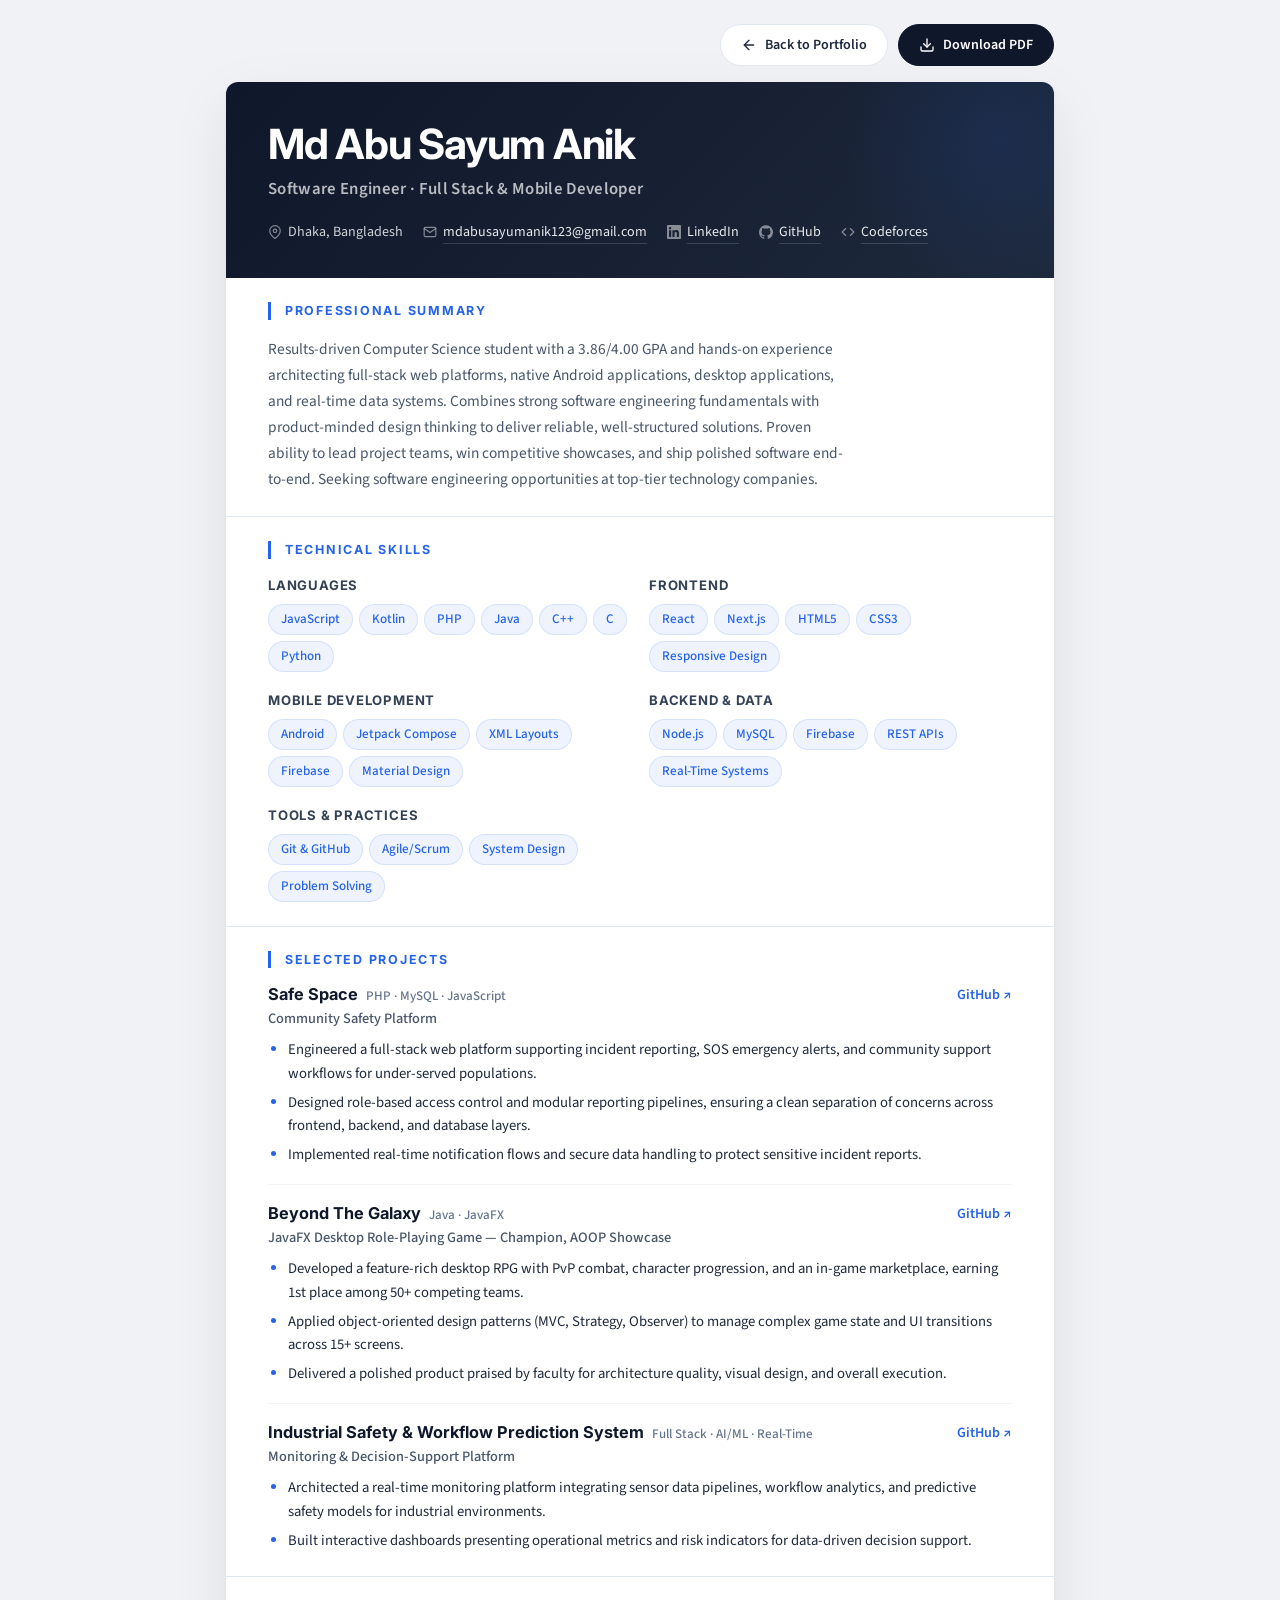
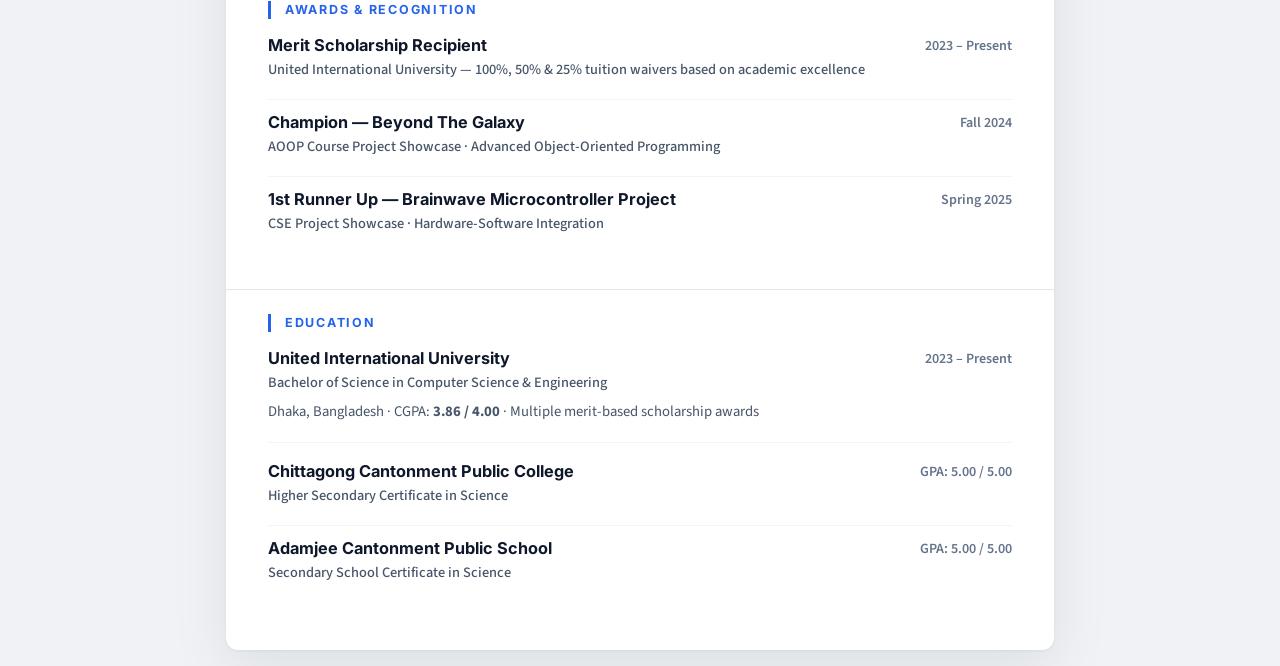
==== cv.html @ 345daa65 "updated" ====
<!DOCTYPE html>
<html lang="en">

<head>
  <meta charset="UTF-8">
  <meta name="viewport" content="width=device-width, initial-scale=1.0">
  <title>Md Abu Sayum Anik | Resume</title>
  <meta name="description" content="Professional resume of Md Abu Sayum Anik — Full Stack Developer and Computer Science student.">
  <link rel="preconnect" href="https://fonts.googleapis.com">
  <link rel="preconnect" href="https://fonts.gstatic.com" crossorigin>
  <link
    href="https://fonts.googleapis.com/css2?family=Inter:wght@400;500;600;700&family=Source+Sans+3:wght@400;600;700&display=swap"
    rel="stylesheet">
  <link rel="stylesheet" href="cv.css">
</head>

<body>
  <!-- Toolbar -->
  <div class="cv-toolbar no-print">
    <a href="index.html" class="toolbar-link">
      <svg width="16" height="16" viewBox="0 0 24 24" fill="none" stroke="currentColor" stroke-width="2"
        stroke-linecap="round" stroke-linejoin="round">
        <path d="M19 12H5" />
        <path d="M12 5l-7 7 7 7" />
      </svg>
      Back to Portfolio
    </a>
    <button class="toolbar-button" type="button" id="print-cv">
      <svg width="16" height="16" viewBox="0 0 24 24" fill="none" stroke="currentColor" stroke-width="2"
        stroke-linecap="round" stroke-linejoin="round">
        <path d="M21 15v4a2 2 0 01-2 2H5a2 2 0 01-2-2v-4" />
        <polyline points="7 10 12 15 17 10" />
        <line x1="12" y1="15" x2="12" y2="3" />
      </svg>
      Download PDF
    </button>
  </div>

  <main class="resume-page">
    <article class="resume-sheet">

      <!-- ═══════════════ HEADER BANNER ═══════════════ -->
      <header class="resume-header">
        <div class="header-content">
          <h1>Md Abu Sayum Anik</h1>
          <p class="role">Software Engineer · Full Stack & Mobile Developer</p>
          <ul class="contact-row">
            <li>
              <svg width="14" height="14" viewBox="0 0 24 24" fill="none" stroke="currentColor" stroke-width="2"
                stroke-linecap="round" stroke-linejoin="round">
                <path d="M21 10c0 7-9 13-9 13s-9-6-9-13a9 9 0 0118 0z" />
                <circle cx="12" cy="10" r="3" />
              </svg>
              Dhaka, Bangladesh
            </li>
            <li>
              <svg width="14" height="14" viewBox="0 0 24 24" fill="none" stroke="currentColor" stroke-width="2"
                stroke-linecap="round" stroke-linejoin="round">
                <path d="M4 4h16c1.1 0 2 .9 2 2v12c0 1.1-.9 2-2 2H4c-1.1 0-2-.9-2-2V6c0-1.1.9-2 2-2z" />
                <polyline points="22,6 12,13 2,6" />
              </svg>
              <a href="mailto:mdabusayumanik123@gmail.com">mdabusayumanik123@gmail.com</a>
            </li>
            <li>
              <svg width="14" height="14" viewBox="0 0 24 24" fill="currentColor">
                <path
                  d="M20.447 20.452h-3.554v-5.569c0-1.328-.027-3.037-1.852-3.037-1.853 0-2.136 1.445-2.136 2.939v5.667H9.351V9h3.414v1.561h.046c.477-.9 1.637-1.85 3.37-1.85 3.601 0 4.267 2.37 4.267 5.455v6.286zM5.337 7.433a2.062 2.062 0 01-2.063-2.065 2.064 2.064 0 112.063 2.065zm1.782 13.019H3.555V9h3.564v11.452zM22.225 0H1.771C.792 0 0 .774 0 1.729v20.542C0 23.227.792 24 1.771 24h20.451C23.2 24 24 23.227 24 22.271V1.729C24 .774 23.2 0 22.222 0h.003z" />
              </svg>
              <a href="https://www.linkedin.com/in/md-abu-sayum-anik-2a431b295" target="_blank"
                rel="noreferrer">LinkedIn</a>
            </li>
            <li>
              <svg width="14" height="14" viewBox="0 0 24 24" fill="currentColor">
                <path
                  d="M12 .297c-6.63 0-12 5.373-12 12 0 5.303 3.438 9.8 8.205 11.385.6.113.82-.258.82-.577 0-.285-.01-1.04-.015-2.04-3.338.724-4.042-1.61-4.042-1.61C4.422 18.07 3.633 17.7 3.633 17.7c-1.087-.744.084-.729.084-.729 1.205.084 1.838 1.236 1.838 1.236 1.07 1.835 2.809 1.305 3.495.998.108-.776.417-1.305.76-1.605-2.665-.3-5.466-1.332-5.466-5.93 0-1.31.465-2.38 1.235-3.22-.135-.303-.54-1.523.105-3.176 0 0 1.005-.322 3.3 1.23.96-.267 1.98-.399 3-.405 1.02.006 2.04.138 3 .405 2.28-1.552 3.285-1.23 3.285-1.23.645 1.653.24 2.873.12 3.176.765.84 1.23 1.91 1.23 3.22 0 4.61-2.805 5.625-5.475 5.92.42.36.81 1.096.81 2.22 0 1.606-.015 2.896-.015 3.286 0 .315.21.69.825.57C20.565 22.092 24 17.592 24 12.297c0-6.627-5.373-12-12-12" />
              </svg>
              <a href="https://github.com/Anik-tB/" target="_blank" rel="noreferrer">GitHub</a>
            </li>
            <li>
              <svg width="14" height="14" viewBox="0 0 24 24" fill="none" stroke="currentColor" stroke-width="2"
                stroke-linecap="round" stroke-linejoin="round">
                <polyline points="16 18 22 12 16 6" />
                <polyline points="8 6 2 12 8 18" />
              </svg>
              <a href="https://codeforces.com/profile/aDistraction-null" target="_blank"
                rel="noreferrer">Codeforces</a>
            </li>
          </ul>
        </div>
      </header>

      <!-- ═══════════════ PROFESSIONAL SUMMARY ═══════════════ -->
      <section class="resume-section cv-reveal">
        <h2>Professional Summary</h2>
        <p class="summary-text">
          Results-driven Computer Science student with a 3.86/4.00 GPA and hands-on experience architecting
          full-stack web platforms, native Android applications, desktop applications, and real-time data systems.
          Combines strong software engineering fundamentals with product-minded design thinking to deliver reliable,
          well-structured solutions. Proven ability to lead project teams, win competitive showcases, and ship
          polished software end-to-end. Seeking software engineering opportunities at top-tier technology companies.
        </p>
      </section>

      <!-- ═══════════════ TECHNICAL SKILLS ═══════════════ -->
      <section class="resume-section cv-reveal">
        <h2>Technical Skills</h2>
        <div class="skills-grid">
          <div class="skill-category">
            <h3>Languages</h3>
            <div class="chip-row">
              <span class="chip">JavaScript</span>
              <span class="chip">Kotlin</span>
              <span class="chip">PHP</span>
              <span class="chip">Java</span>
              <span class="chip">C++</span>
              <span class="chip">C</span>
              <span class="chip">Python</span>
            </div>
          </div>
          <div class="skill-category">
            <h3>Frontend</h3>
            <div class="chip-row">
              <span class="chip">React</span>
              <span class="chip">Next.js</span>
              <span class="chip">HTML5</span>
              <span class="chip">CSS3</span>
              <span class="chip">Responsive Design</span>
            </div>
          </div>
          <div class="skill-category">
            <h3>Mobile Development</h3>
            <div class="chip-row">
              <span class="chip">Android</span>
              <span class="chip">Jetpack Compose</span>
              <span class="chip">XML Layouts</span>
              <span class="chip">Firebase</span>
              <span class="chip">Material Design</span>
            </div>
          </div>
          <div class="skill-category">
            <h3>Backend & Data</h3>
            <div class="chip-row">
              <span class="chip">Node.js</span>
              <span class="chip">MySQL</span>
              <span class="chip">Firebase</span>
              <span class="chip">REST APIs</span>
              <span class="chip">Real-Time Systems</span>
            </div>
          </div>
          <div class="skill-category">
            <h3>Tools & Practices</h3>
            <div class="chip-row">
              <span class="chip">Git & GitHub</span>
              <span class="chip">Agile/Scrum</span>
              <span class="chip">System Design</span>
              <span class="chip">Problem Solving</span>
            </div>
          </div>
        </div>
      </section>

      <!-- ═══════════════ SELECTED PROJECTS ═══════════════ -->
      <section class="resume-section cv-reveal">
        <h2>Selected Projects</h2>

        <article class="entry">
          <div class="entry-row">
            <div>
              <h3>Safe Space <span class="tech-inline">PHP · MySQL · JavaScript</span></h3>
              <p class="entry-subtitle">Community Safety Platform</p>
            </div>
            <p class="entry-meta">
              <a href="https://github.com/Anik-tB/space-login" target="_blank" rel="noreferrer">GitHub ↗</a>
            </p>
          </div>
          <ul>
            <li>Engineered a full-stack web platform supporting incident reporting, SOS emergency alerts, and community
              support workflows for under-served populations.</li>
            <li>Designed role-based access control and modular reporting pipelines, ensuring a clean separation of
              concerns across frontend, backend, and database layers.</li>
            <li>Implemented real-time notification flows and secure data handling to protect sensitive incident reports.
            </li>
          </ul>
        </article>

        <article class="entry">
          <div class="entry-row">
            <div>
              <h3>Beyond The Galaxy <span class="tech-inline">Java · JavaFX</span></h3>
              <p class="entry-subtitle">JavaFX Desktop Role-Playing Game — Champion, AOOP Showcase</p>
            </div>
            <p class="entry-meta">
              <a href="https://github.com/Anik-tB/FinalBTG" target="_blank" rel="noreferrer">GitHub ↗</a>
            </p>
          </div>
          <ul>
            <li>Developed a feature-rich desktop RPG with PvP combat, character progression, and an in-game marketplace,
              earning 1st place among 50+ competing teams.</li>
            <li>Applied object-oriented design patterns (MVC, Strategy, Observer) to manage complex game state and UI
              transitions across 15+ screens.</li>
            <li>Delivered a polished product praised by faculty for architecture quality, visual design, and overall
              execution.</li>
          </ul>
        </article>

        <article class="entry">
          <div class="entry-row">
            <div>
              <h3>Industrial Safety & Workflow Prediction System <span class="tech-inline">Full Stack · AI/ML ·
                  Real-Time</span></h3>
              <p class="entry-subtitle">Monitoring & Decision-Support Platform</p>
            </div>
            <p class="entry-meta">
              <a href="https://github.com/Anik-tB/IISWPS" target="_blank" rel="noreferrer">GitHub ↗</a>
            </p>
          </div>
          <ul>
            <li>Architected a real-time monitoring platform integrating sensor data pipelines, workflow analytics, and
              predictive safety models for industrial environments.</li>
            <li>Built interactive dashboards presenting operational metrics and risk indicators for data-driven decision
              support.</li>
          </ul>
        </article>
      </section>

      <!-- ═══════════════ AWARDS & RECOGNITION ═══════════════ -->
      <section class="resume-section cv-reveal">
        <h2>Awards & Recognition</h2>

        <article class="entry compact">
          <div class="entry-row">
            <div>
              <h3>Merit Scholarship Recipient</h3>
              <p class="entry-subtitle">United International University — 100%, 50% & 25% tuition waivers based on
                academic excellence</p>
            </div>
            <p class="entry-meta">2023 – Present</p>
          </div>
        </article>

        <article class="entry compact">
          <div class="entry-row">
            <div>
              <h3>Champion — Beyond The Galaxy</h3>
              <p class="entry-subtitle">AOOP Course Project Showcase · Advanced Object-Oriented Programming</p>
            </div>
            <p class="entry-meta">Fall 2024</p>
          </div>
        </article>

        <article class="entry compact">
          <div class="entry-row">
            <div>
              <h3>1st Runner Up — Brainwave Microcontroller Project</h3>
              <p class="entry-subtitle">CSE Project Showcase · Hardware-Software Integration</p>
            </div>
            <p class="entry-meta">Spring 2025</p>
          </div>
        </article>
      </section>

      <!-- ═══════════════ EDUCATION ═══════════════ -->
      <section class="resume-section cv-reveal">
        <h2>Education</h2>

        <article class="entry">
          <div class="entry-row">
            <div>
              <h3>United International University</h3>
              <p class="entry-subtitle">Bachelor of Science in Computer Science & Engineering</p>
            </div>
            <p class="entry-meta">2023 – Present</p>
          </div>
          <p class="entry-detail">Dhaka, Bangladesh · CGPA: <strong>3.86 / 4.00</strong> · Multiple merit-based
            scholarship awards</p>
        </article>

        <article class="entry compact">
          <div class="entry-row">
            <div>
              <h3>Chittagong Cantonment Public College</h3>
              <p class="entry-subtitle">Higher Secondary Certificate in Science</p>
            </div>
            <p class="entry-meta">GPA: 5.00 / 5.00</p>
          </div>
        </article>

        <article class="entry compact">
          <div class="entry-row">
            <div>
              <h3>Adamjee Cantonment Public School</h3>
              <p class="entry-subtitle">Secondary School Certificate in Science</p>
            </div>
            <p class="entry-meta">GPA: 5.00 / 5.00</p>
          </div>
        </article>
      </section>

    </article>
  </main>

  <script src="cv.js"></script>
</body>

</html>
---- cv.css ----
/* ═══════════════════════════════════════════════
   PROFESSIONAL RESUME — Premium Stylesheet
   Fonts: Inter, Source Sans 3 (Google Fonts)
   Palette: Navy · Slate · Blue Accent · White
   ═══════════════════════════════════════════════ */

:root {
  --navy: #0f172a;
  --navy-mid: #1e293b;
  --slate: #334155;
  --slate-light: #64748b;
  --text: #1e293b;
  --muted: #475569;
  --line: #e2e8f0;
  --line-soft: #f1f5f9;
  --accent: #2563eb;
  --accent-soft: rgba(37, 99, 235, 0.08);
  --paper: #ffffff;
  --page-bg: #f0f2f5;
  --shadow: 0 20px 60px rgba(15, 23, 42, 0.08), 0 1px 3px rgba(15, 23, 42, 0.06);
  --radius: 6px;
}

/* ── Reset ── */
*,
*::before,
*::after {
  box-sizing: border-box;
  margin: 0;
  padding: 0;
}

html {
  scroll-behavior: smooth;
  -webkit-font-smoothing: antialiased;
  -moz-osx-font-smoothing: grayscale;
}

body {
  font-family: "Source Sans 3", "Inter", system-ui, sans-serif;
  font-size: 15px;
  line-height: 1.6;
  color: var(--text);
  background: var(--page-bg);
}

a {
  color: var(--accent);
  text-decoration: none;
  transition: color 160ms ease;
}

a:hover {
  color: #1d4ed8;
}

button {
  font: inherit;
}

strong {
  font-weight: 700;
}

/* ══════════════════════════════════════════════
   TOOLBAR
   ══════════════════════════════════════════════ */

.cv-toolbar {
  width: min(100%, 860px);
  margin: 0 auto;
  padding: 24px 16px 0;
  display: flex;
  justify-content: flex-end;
  gap: 10px;
}

.toolbar-link,
.toolbar-button {
  display: inline-flex;
  align-items: center;
  gap: 8px;
  min-height: 42px;
  padding: 0 20px;
  border: 1px solid var(--line);
  border-radius: 999px;
  background: rgba(255, 255, 255, 0.96);
  color: var(--text);
  font-size: 0.88rem;
  font-weight: 600;
  text-decoration: none;
  cursor: pointer;
  transition: all 180ms ease;
  backdrop-filter: blur(12px);
}

.toolbar-button {
  background: var(--navy);
  border-color: var(--navy);
  color: #fff;
}

.toolbar-link:hover {
  border-color: var(--slate-light);
  transform: translateY(-1px);
  box-shadow: 0 4px 12px rgba(15, 23, 42, 0.08);
}

.toolbar-button:hover {
  background: var(--navy-mid);
  transform: translateY(-1px);
  box-shadow: 0 4px 16px rgba(15, 23, 42, 0.2);
}

.toolbar-link:focus-visible,
.toolbar-button:focus-visible {
  outline: 3px solid rgba(37, 99, 235, 0.3);
  outline-offset: 3px;
}

/* ══════════════════════════════════════════════
   PAGE CONTAINER
   ══════════════════════════════════════════════ */

.resume-page {
  width: min(100%, 860px);
  margin: 0 auto;
  padding: 16px;
}

.resume-sheet {
  background: var(--paper);
  border-radius: 12px;
  box-shadow: var(--shadow);
  overflow: hidden;
}

/* ══════════════════════════════════════════════
   HEADER BANNER
   ══════════════════════════════════════════════ */

.resume-header {
  background: linear-gradient(135deg, var(--navy) 0%, var(--navy-mid) 100%);
  padding: 40px 42px 34px;
  color: #ffffff;
  position: relative;
}

.resume-header::after {
  content: "";
  position: absolute;
  top: 0;
  right: 0;
  width: 280px;
  height: 100%;
  background: radial-gradient(circle at 80% 30%, rgba(37, 99, 235, 0.12) 0%, transparent 60%);
  pointer-events: none;
}

.resume-header h1 {
  font-family: "Inter", sans-serif;
  font-size: clamp(2rem, 4vw, 2.6rem);
  font-weight: 700;
  line-height: 1.1;
  letter-spacing: -0.03em;
}

.role {
  margin-top: 8px;
  font-size: 1.05rem;
  font-weight: 600;
  color: rgba(255, 255, 255, 0.7);
  letter-spacing: 0.02em;
}

.contact-row {
  list-style: none;
  display: flex;
  flex-wrap: wrap;
  gap: 6px 20px;
  margin-top: 18px;
  font-size: 0.88rem;
  color: rgba(255, 255, 255, 0.8);
}

.contact-row li {
  display: inline-flex;
  align-items: center;
  gap: 6px;
}

.contact-row svg {
  flex-shrink: 0;
  opacity: 0.6;
}

.contact-row a {
  color: rgba(255, 255, 255, 0.9);
  text-decoration: none;
  border-bottom: 1px solid rgba(255, 255, 255, 0.15);
  transition: border-color 160ms ease, color 160ms ease;
}

.contact-row a:hover {
  color: #ffffff;
  border-color: rgba(255, 255, 255, 0.5);
}

/* ══════════════════════════════════════════════
   SECTIONS
   ══════════════════════════════════════════════ */

.resume-section {
  padding: 24px 42px;
  border-bottom: 1px solid var(--line);
}

.resume-section:last-child {
  border-bottom: none;
  padding-bottom: 36px;
}

.resume-section h2 {
  font-family: "Inter", sans-serif;
  font-size: 0.78rem;
  font-weight: 700;
  letter-spacing: 0.14em;
  text-transform: uppercase;
  color: var(--accent);
  margin-bottom: 16px;
  padding-left: 14px;
  border-left: 3px solid var(--accent);
  line-height: 1.4;
}

/* ── Professional Summary ── */

.summary-text {
  max-width: 72ch;
  font-size: 0.96rem;
  line-height: 1.7;
  color: var(--muted);
}

/* ── Skills Grid ── */

.skills-grid {
  display: grid;
  grid-template-columns: repeat(2, 1fr);
  gap: 18px;
}

.skill-category h3 {
  font-family: "Inter", sans-serif;
  font-size: 0.82rem;
  font-weight: 700;
  color: var(--slate);
  margin-bottom: 8px;
  text-transform: uppercase;
  letter-spacing: 0.06em;
}

.chip-row {
  display: flex;
  flex-wrap: wrap;
  gap: 6px;
}

.chip {
  display: inline-block;
  padding: 4px 12px;
  font-size: 0.82rem;
  font-weight: 500;
  background: var(--accent-soft);
  color: var(--accent);
  border: 1px solid rgba(37, 99, 235, 0.12);
  border-radius: 999px;
  transition: background 160ms ease, transform 160ms ease;
}

.chip:hover {
  background: rgba(37, 99, 235, 0.14);
  transform: translateY(-1px);
}

/* ── Entry (Projects, Education, Awards) ── */

.entry {
  margin-bottom: 18px;
  padding-bottom: 18px;
  border-bottom: 1px solid var(--line-soft);
  break-inside: avoid;
}

.entry:last-child {
  margin-bottom: 0;
  padding-bottom: 0;
  border-bottom: none;
}

.entry.compact {
  margin-bottom: 12px;
  padding-bottom: 12px;
}

.entry-row {
  display: flex;
  align-items: flex-start;
  justify-content: space-between;
  gap: 16px;
  margin-bottom: 6px;
}

.entry h3 {
  font-family: "Inter", sans-serif;
  font-size: 1.02rem;
  font-weight: 700;
  line-height: 1.3;
  color: var(--navy);
}

.tech-inline {
  display: inline;
  font-family: "Source Sans 3", sans-serif;
  font-size: 0.82rem;
  font-weight: 500;
  color: var(--slate-light);
  margin-left: 4px;
}

.entry-subtitle {
  margin-top: 2px;
  font-size: 0.9rem;
  font-weight: 500;
  color: var(--muted);
}

.entry-meta {
  flex-shrink: 0;
  font-size: 0.88rem;
  font-weight: 600;
  color: var(--slate-light);
  text-align: right;
  white-space: nowrap;
}

.entry-meta a {
  font-weight: 600;
  color: var(--accent);
  border-bottom: 1px solid transparent;
}

.entry-meta a:hover {
  border-bottom-color: var(--accent);
}

.entry-detail {
  font-size: 0.92rem;
  color: var(--muted);
  line-height: 1.6;
}

.entry ul {
  margin-top: 8px;
  padding-left: 20px;
  display: grid;
  gap: 5px;
}

.entry li {
  font-size: 0.92rem;
  line-height: 1.6;
  color: var(--text);
}

.entry li::marker {
  color: var(--accent);
}

/* ══════════════════════════════════════════════
   REVEAL ANIMATIONS
   ══════════════════════════════════════════════ */

.cv-reveal {
  opacity: 0;
  transform: translateY(16px);
  animation: cvFadeIn 0.5s ease forwards;
}

.cv-reveal:nth-child(2) { animation-delay: 0.08s; }
.cv-reveal:nth-child(3) { animation-delay: 0.16s; }
.cv-reveal:nth-child(4) { animation-delay: 0.24s; }
.cv-reveal:nth-child(5) { animation-delay: 0.32s; }
.cv-reveal:nth-child(6) { animation-delay: 0.40s; }

@keyframes cvFadeIn {
  to {
    opacity: 1;
    transform: translateY(0);
  }
}

/* ══════════════════════════════════════════════
   RESPONSIVE
   ══════════════════════════════════════════════ */

@media (max-width: 720px) {
  .resume-header {
    padding: 30px 24px 26px;
  }

  .resume-section {
    padding: 20px 24px;
  }

  .skills-grid {
    grid-template-columns: 1fr;
  }

  .entry-row {
    flex-direction: column;
    gap: 4px;
  }

  .entry-meta {
    text-align: left;
  }
}

@media (max-width: 560px) {
  .cv-toolbar {
    flex-direction: column;
  }

  .toolbar-link,
  .toolbar-button {
    width: 100%;
    justify-content: center;
  }

  .resume-page {
    padding: 10px;
  }

  .resume-header {
    padding: 24px 18px 22px;
  }

  .resume-header h1 {
    font-size: 1.8rem;
  }

  .resume-section {
    padding: 18px;
  }

  .contact-row {
    gap: 4px 14px;
    font-size: 0.82rem;
  }
}

/* ══════════════════════════════════════════════
   PRINT STYLES
   ══════════════════════════════════════════════ */

@page {
  size: A4;
  margin: 10mm;
}

@media print {
  body {
    background: #ffffff;
    font-size: 13px;
  }

  .no-print {
    display: none !important;
  }

  .resume-page {
    width: 100%;
    max-width: none;
    padding: 0;
  }

  .resume-sheet {
    box-shadow: none;
    border-radius: 0;
  }

  .resume-header {
    padding: 24px 28px 20px;
    -webkit-print-color-adjust: exact;
    print-color-adjust: exact;
    color-adjust: exact;
  }

  .resume-section {
    padding: 14px 28px;
  }

  .resume-section:last-child {
    padding-bottom: 20px;
  }

  .cv-reveal {
    opacity: 1 !important;
    transform: none !important;
    animation: none !important;
  }

  .chip {
    border: 1px solid var(--line);
    background: transparent;
    color: var(--text);
  }

  .entry {
    margin-bottom: 10px;
    padding-bottom: 10px;
  }

  .entry.compact {
    margin-bottom: 6px;
    padding-bottom: 6px;
  }

  a {
    color: inherit !important;
    text-decoration: none !important;
    border-bottom: none !important;
  }

  .contact-row a {
    color: rgba(255, 255, 255, 0.9) !important;
  }

  .entry-meta a {
    color: var(--slate-light) !important;
  }
}
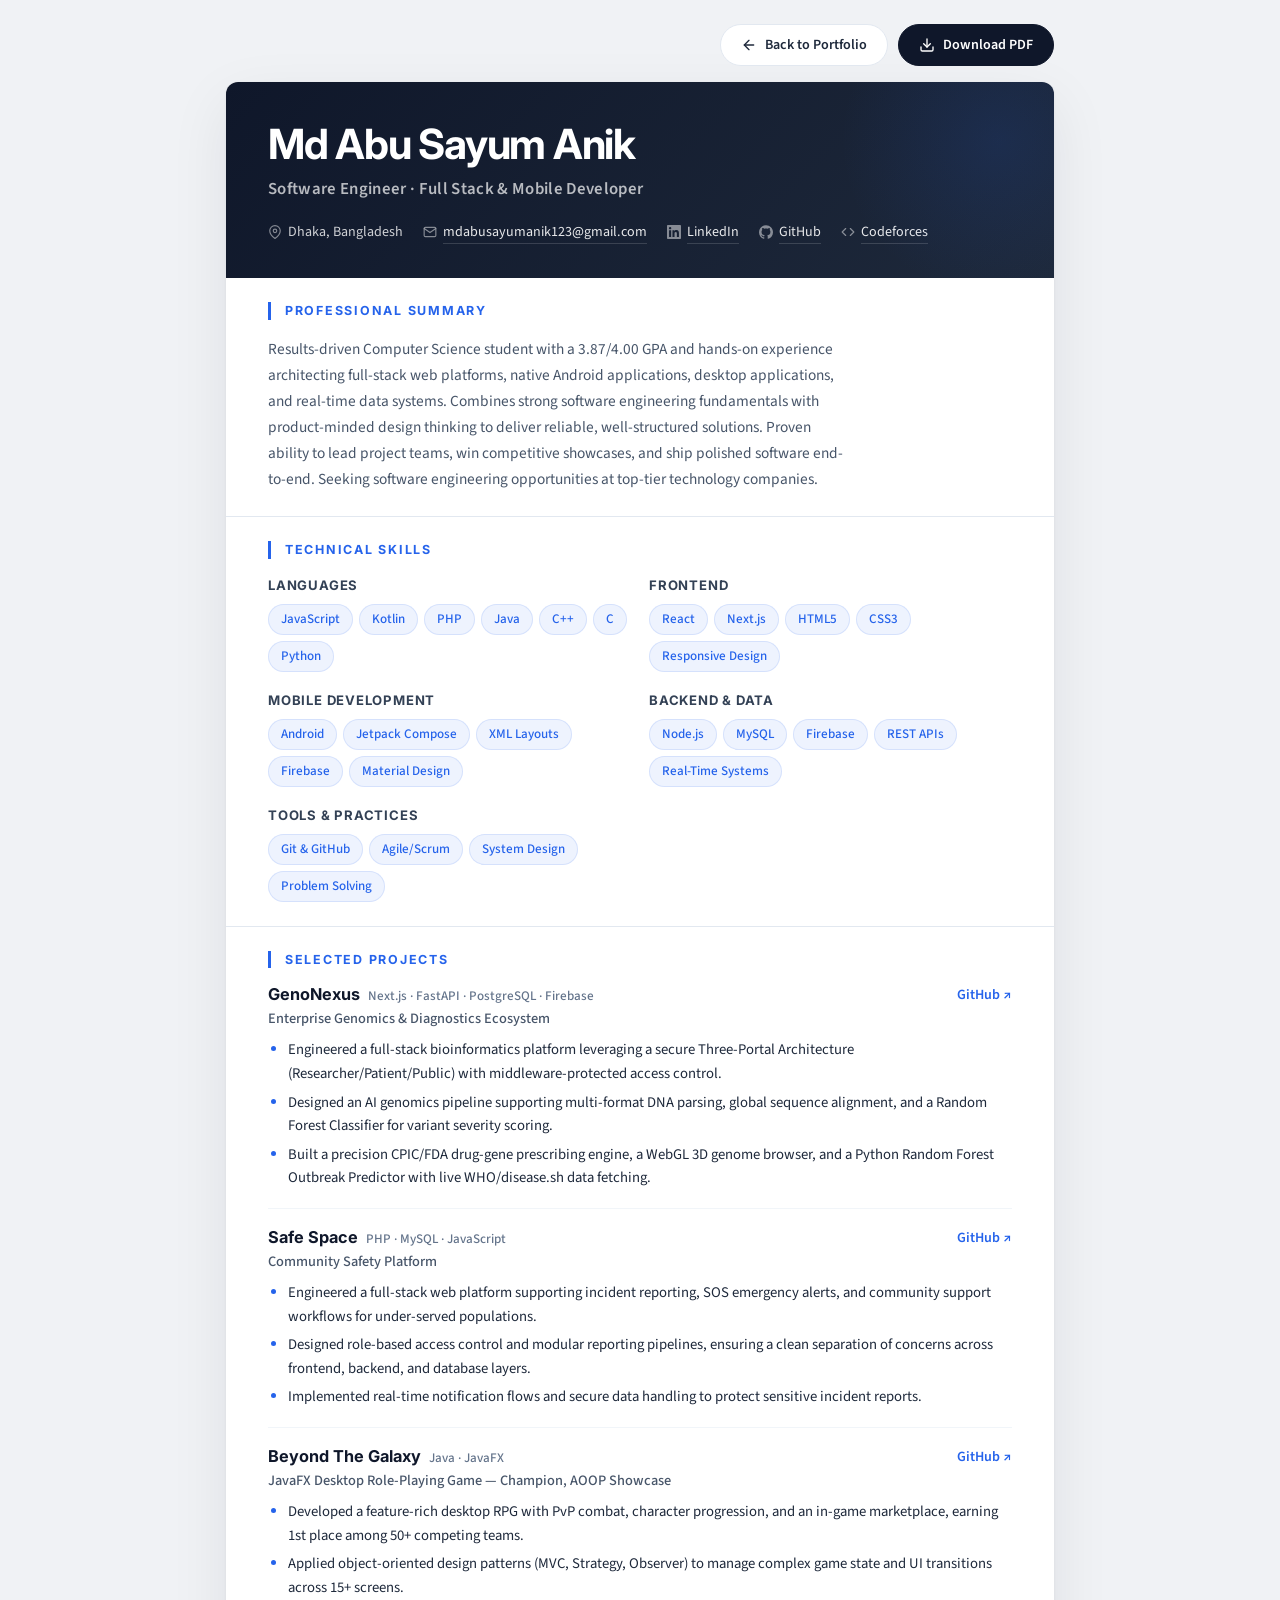
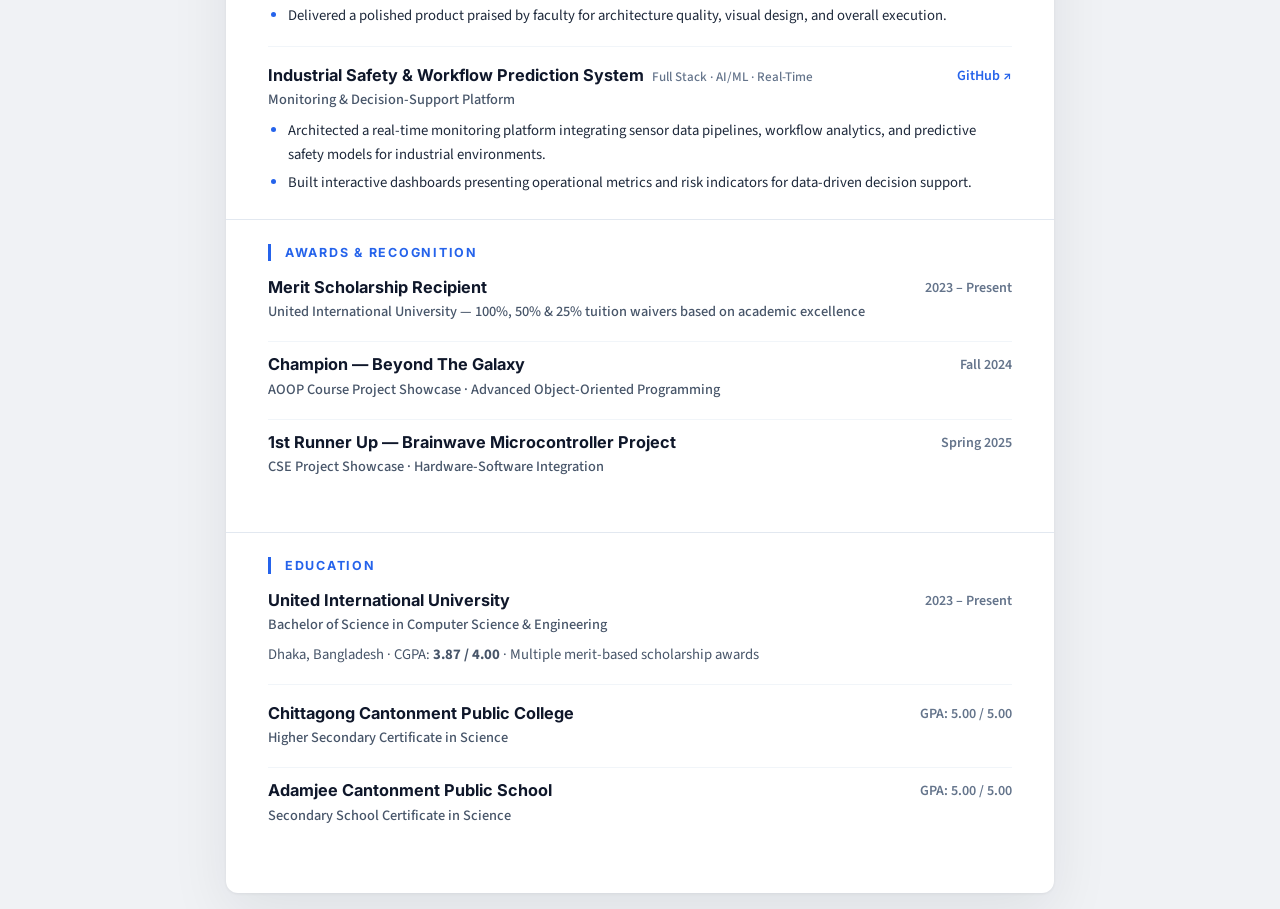
==== commit c87ced9c: "Update portfolio with GenoNexus project and CGPA 3.87" ====
--- a/cv.html
+++ b/cv.html
@@ -93,7 +93,7 @@
       <section class="resume-section cv-reveal">
         <h2>Professional Summary</h2>
         <p class="summary-text">
-          Results-driven Computer Science student with a 3.86/4.00 GPA and hands-on experience architecting
+          Results-driven Computer Science student with a 3.87/4.00 GPA and hands-on experience architecting
           full-stack web platforms, native Android applications, desktop applications, and real-time data systems.
           Combines strong software engineering fundamentals with product-minded design thinking to deliver reliable,
           well-structured solutions. Proven ability to lead project teams, win competitive showcases, and ship
@@ -166,6 +166,23 @@
         <article class="entry">
           <div class="entry-row">
             <div>
+              <h3>GenoNexus <span class="tech-inline">Next.js · FastAPI · PostgreSQL · Firebase</span></h3>
+              <p class="entry-subtitle">Enterprise Genomics & Diagnostics Ecosystem</p>
+            </div>
+            <p class="entry-meta">
+              <a href="https://github.com/Anik-tB/GENO_NEXUS" target="_blank" rel="noreferrer">GitHub ↗</a>
+            </p>
+          </div>
+          <ul>
+            <li>Engineered a full-stack bioinformatics platform leveraging a secure Three-Portal Architecture (Researcher/Patient/Public) with middleware-protected access control.</li>
+            <li>Designed an AI genomics pipeline supporting multi-format DNA parsing, global sequence alignment, and a Random Forest Classifier for variant severity scoring.</li>
+            <li>Built a precision CPIC/FDA drug-gene prescribing engine, a WebGL 3D genome browser, and a Python Random Forest Outbreak Predictor with live WHO/disease.sh data fetching.</li>
+          </ul>
+        </article>
+
+        <article class="entry">
+          <div class="entry-row">
+            <div>
               <h3>Safe Space <span class="tech-inline">PHP · MySQL · JavaScript</span></h3>
               <p class="entry-subtitle">Community Safety Platform</p>
             </div>
@@ -271,7 +288,7 @@
             </div>
             <p class="entry-meta">2023 – Present</p>
           </div>
-          <p class="entry-detail">Dhaka, Bangladesh · CGPA: <strong>3.86 / 4.00</strong> · Multiple merit-based
+          <p class="entry-detail">Dhaka, Bangladesh · CGPA: <strong>3.87 / 4.00</strong> · Multiple merit-based
             scholarship awards</p>
         </article>
 
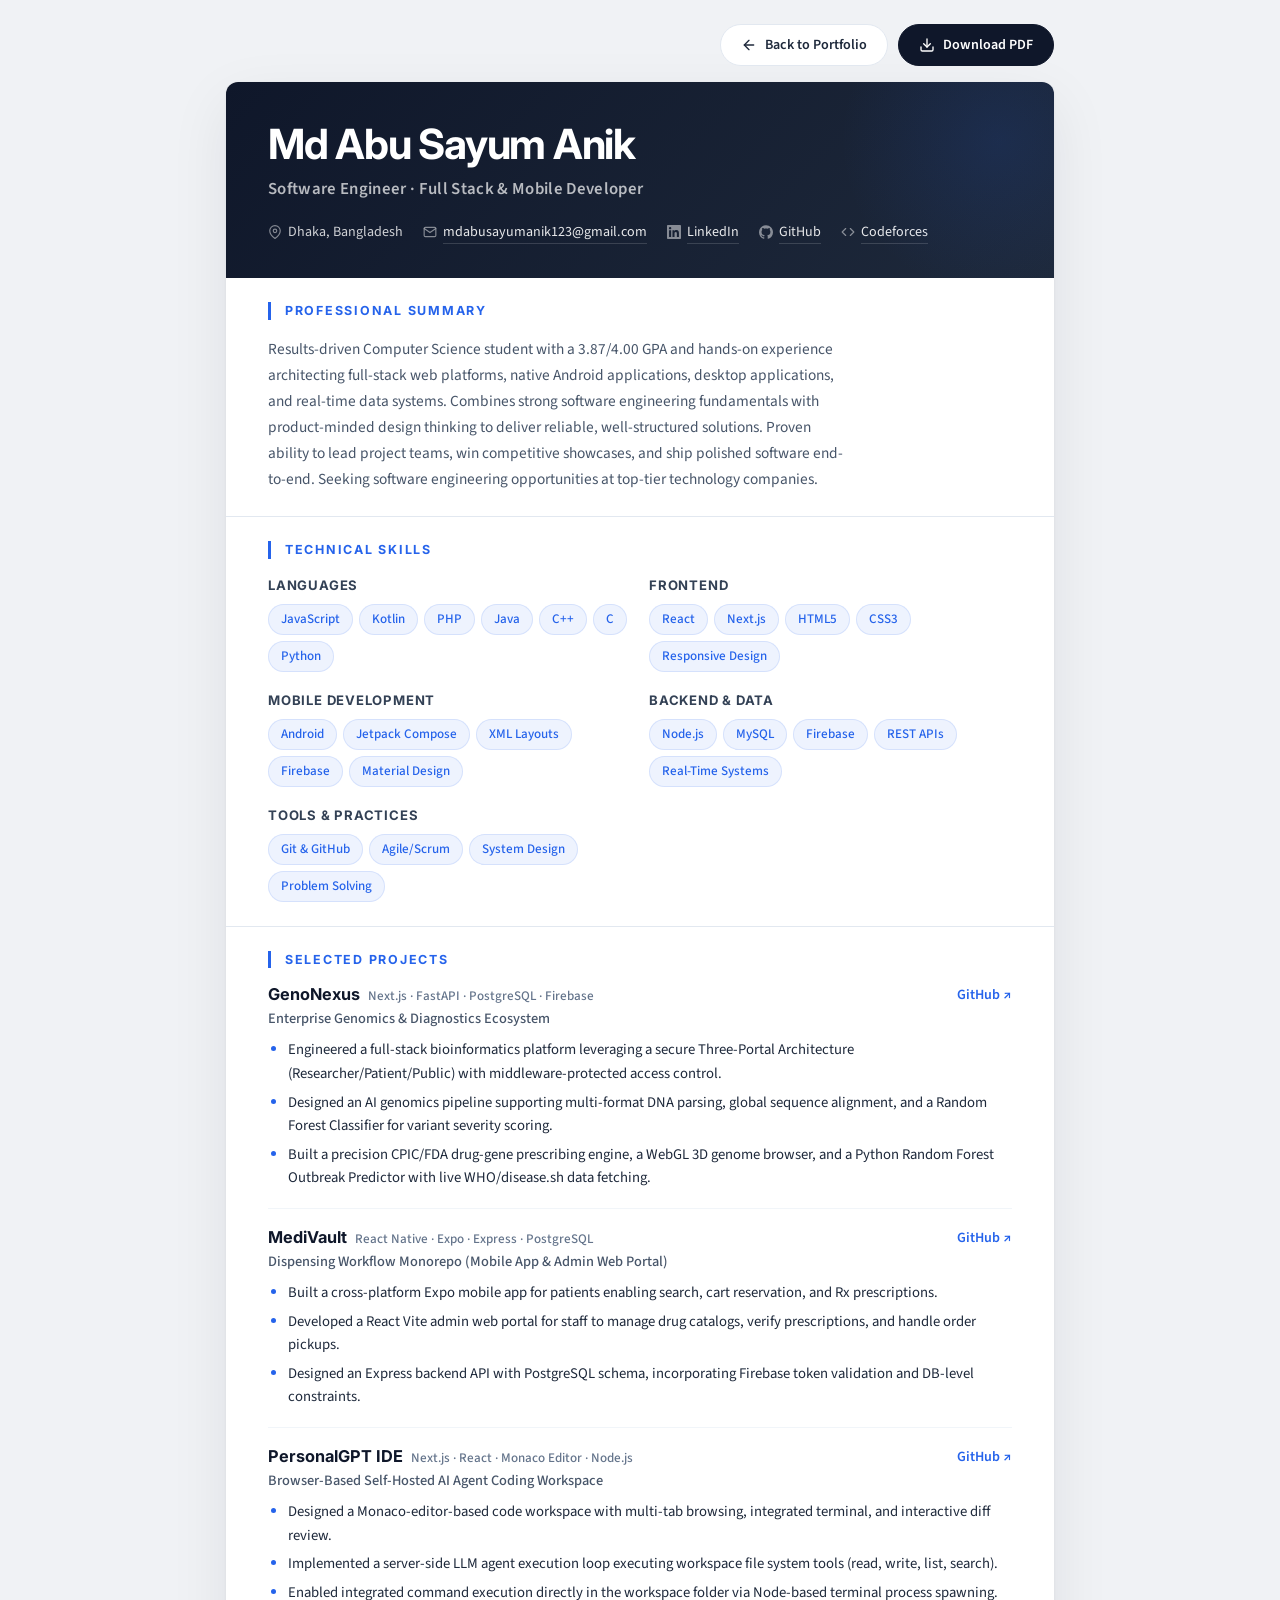
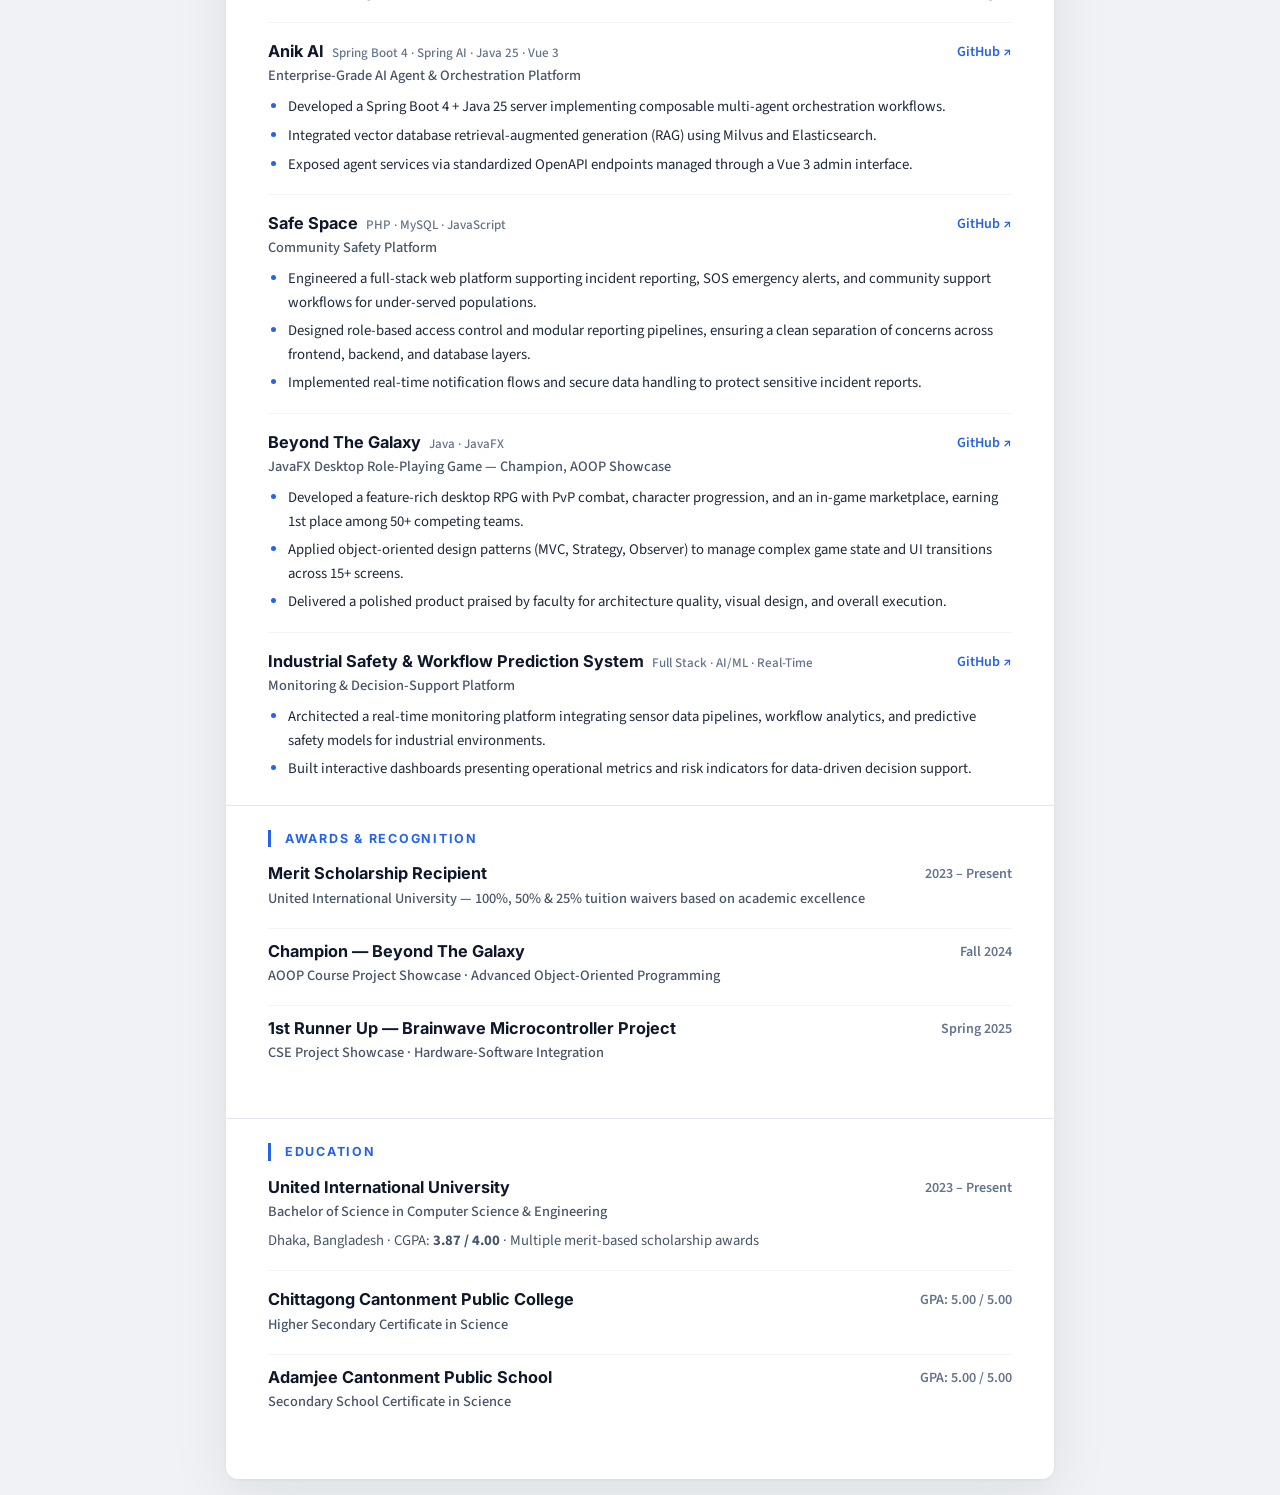
==== commit fcd72d7c: "Add MediVault, PersonalGPT IDE, and Anik AI to portfolio website, README, and CV" ====
--- a/cv.html
+++ b/cv.html
@@ -183,6 +183,57 @@
         <article class="entry">
           <div class="entry-row">
             <div>
+              <h3>MediVault <span class="tech-inline">React Native · Expo · Express · PostgreSQL</span></h3>
+              <p class="entry-subtitle">Dispensing Workflow Monorepo (Mobile App & Admin Web Portal)</p>
+            </div>
+            <p class="entry-meta">
+              <a href="https://github.com/Anik-tB/MediVault" target="_blank" rel="noreferrer">GitHub ↗</a>
+            </p>
+          </div>
+          <ul>
+            <li>Built a cross-platform Expo mobile app for patients enabling search, cart reservation, and Rx prescriptions.</li>
+            <li>Developed a React Vite admin web portal for staff to manage drug catalogs, verify prescriptions, and handle order pickups.</li>
+            <li>Designed an Express backend API with PostgreSQL schema, incorporating Firebase token validation and DB-level constraints.</li>
+          </ul>
+        </article>
+
+        <article class="entry">
+          <div class="entry-row">
+            <div>
+              <h3>PersonalGPT IDE <span class="tech-inline">Next.js · React · Monaco Editor · Node.js</span></h3>
+              <p class="entry-subtitle">Browser-Based Self-Hosted AI Agent Coding Workspace</p>
+            </div>
+            <p class="entry-meta">
+              <a href="https://github.com/Anik-tB/PersonalGPT-IDE" target="_blank" rel="noreferrer">GitHub ↗</a>
+            </p>
+          </div>
+          <ul>
+            <li>Designed a Monaco-editor-based code workspace with multi-tab browsing, integrated terminal, and interactive diff review.</li>
+            <li>Implemented a server-side LLM agent execution loop executing workspace file system tools (read, write, list, search).</li>
+            <li>Enabled integrated command execution directly in the workspace folder via Node-based terminal process spawning.</li>
+          </ul>
+        </article>
+
+        <article class="entry">
+          <div class="entry-row">
+            <div>
+              <h3>Anik AI <span class="tech-inline">Spring Boot 4 · Spring AI · Java 25 · Vue 3</span></h3>
+              <p class="entry-subtitle">Enterprise-Grade AI Agent & Orchestration Platform</p>
+            </div>
+            <p class="entry-meta">
+              <a href="https://github.com/Anik-tB/anik-ai" target="_blank" rel="noreferrer">GitHub ↗</a>
+            </p>
+          </div>
+          <ul>
+            <li>Developed a Spring Boot 4 + Java 25 server implementing composable multi-agent orchestration workflows.</li>
+            <li>Integrated vector database retrieval-augmented generation (RAG) using Milvus and Elasticsearch.</li>
+            <li>Exposed agent services via standardized OpenAPI endpoints managed through a Vue 3 admin interface.</li>
+          </ul>
+        </article>
+
+        <article class="entry">
+          <div class="entry-row">
+            <div>
               <h3>Safe Space <span class="tech-inline">PHP · MySQL · JavaScript</span></h3>
               <p class="entry-subtitle">Community Safety Platform</p>
             </div>
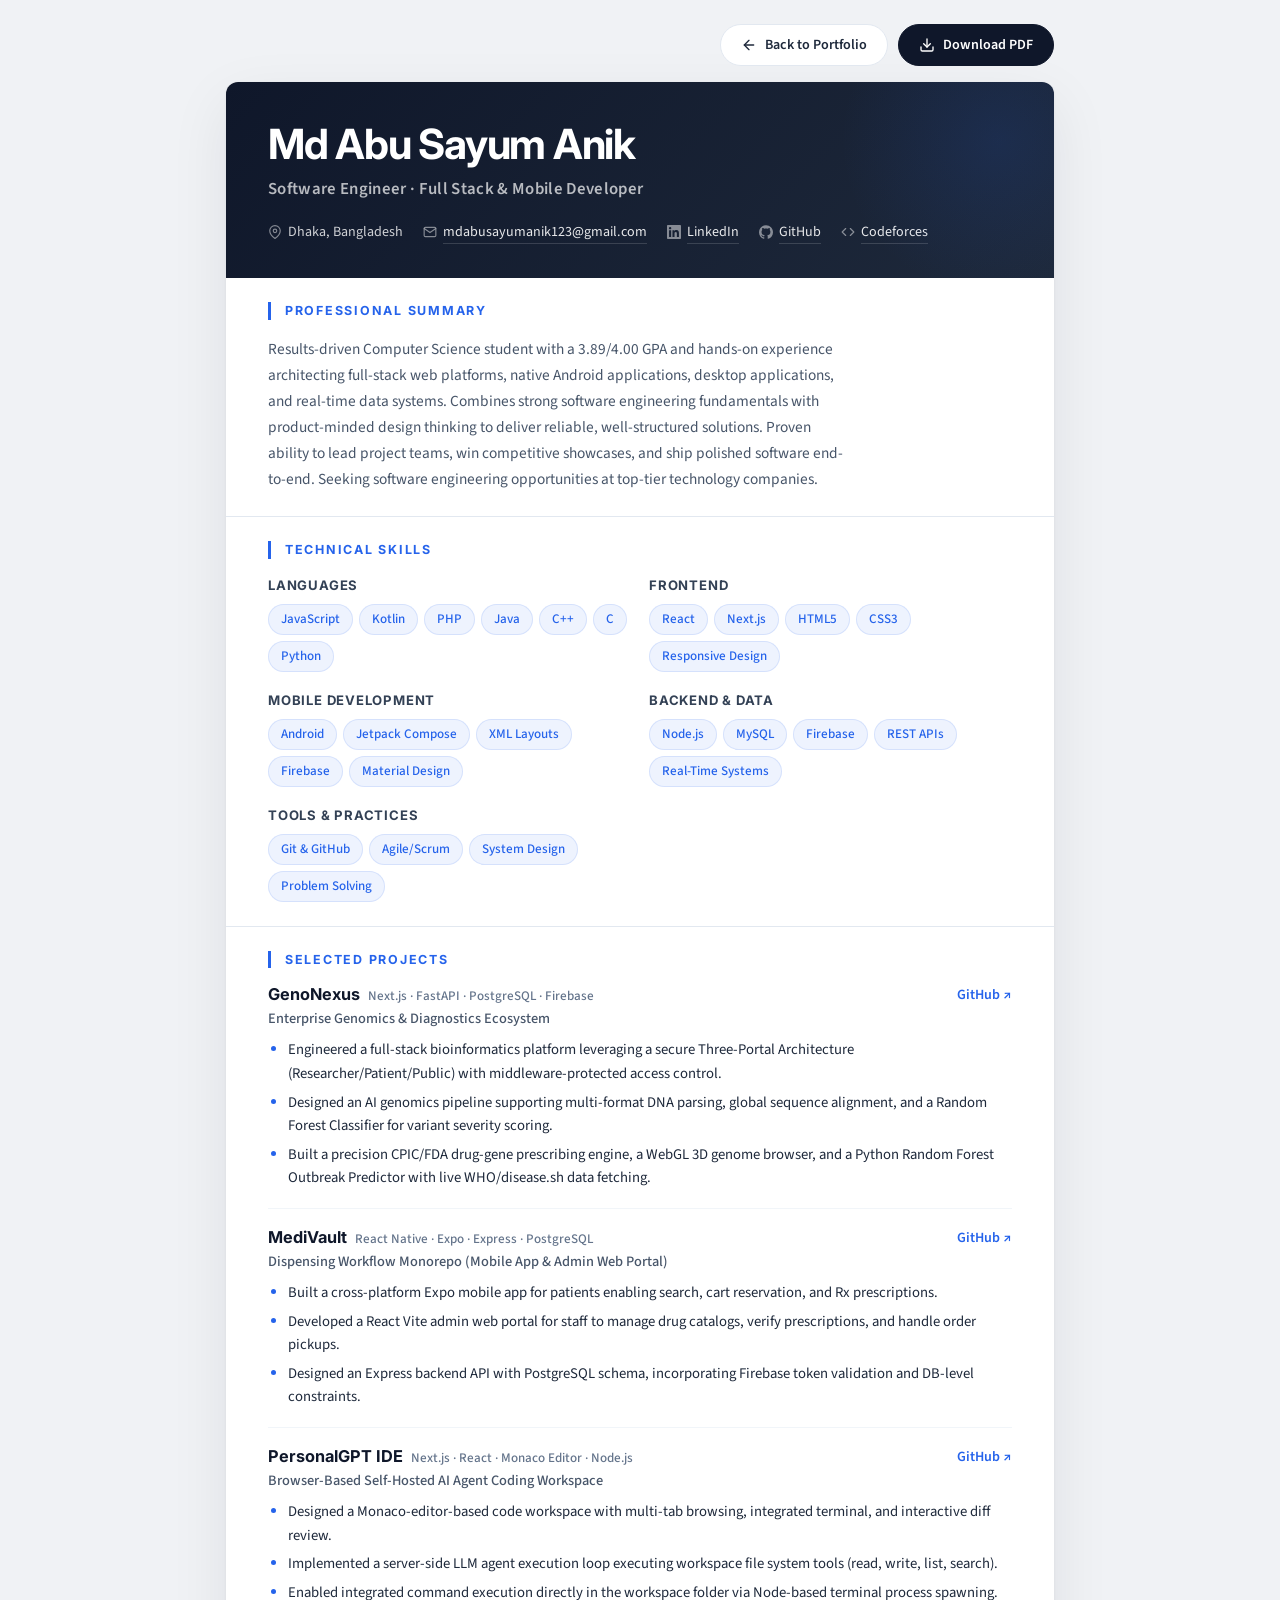
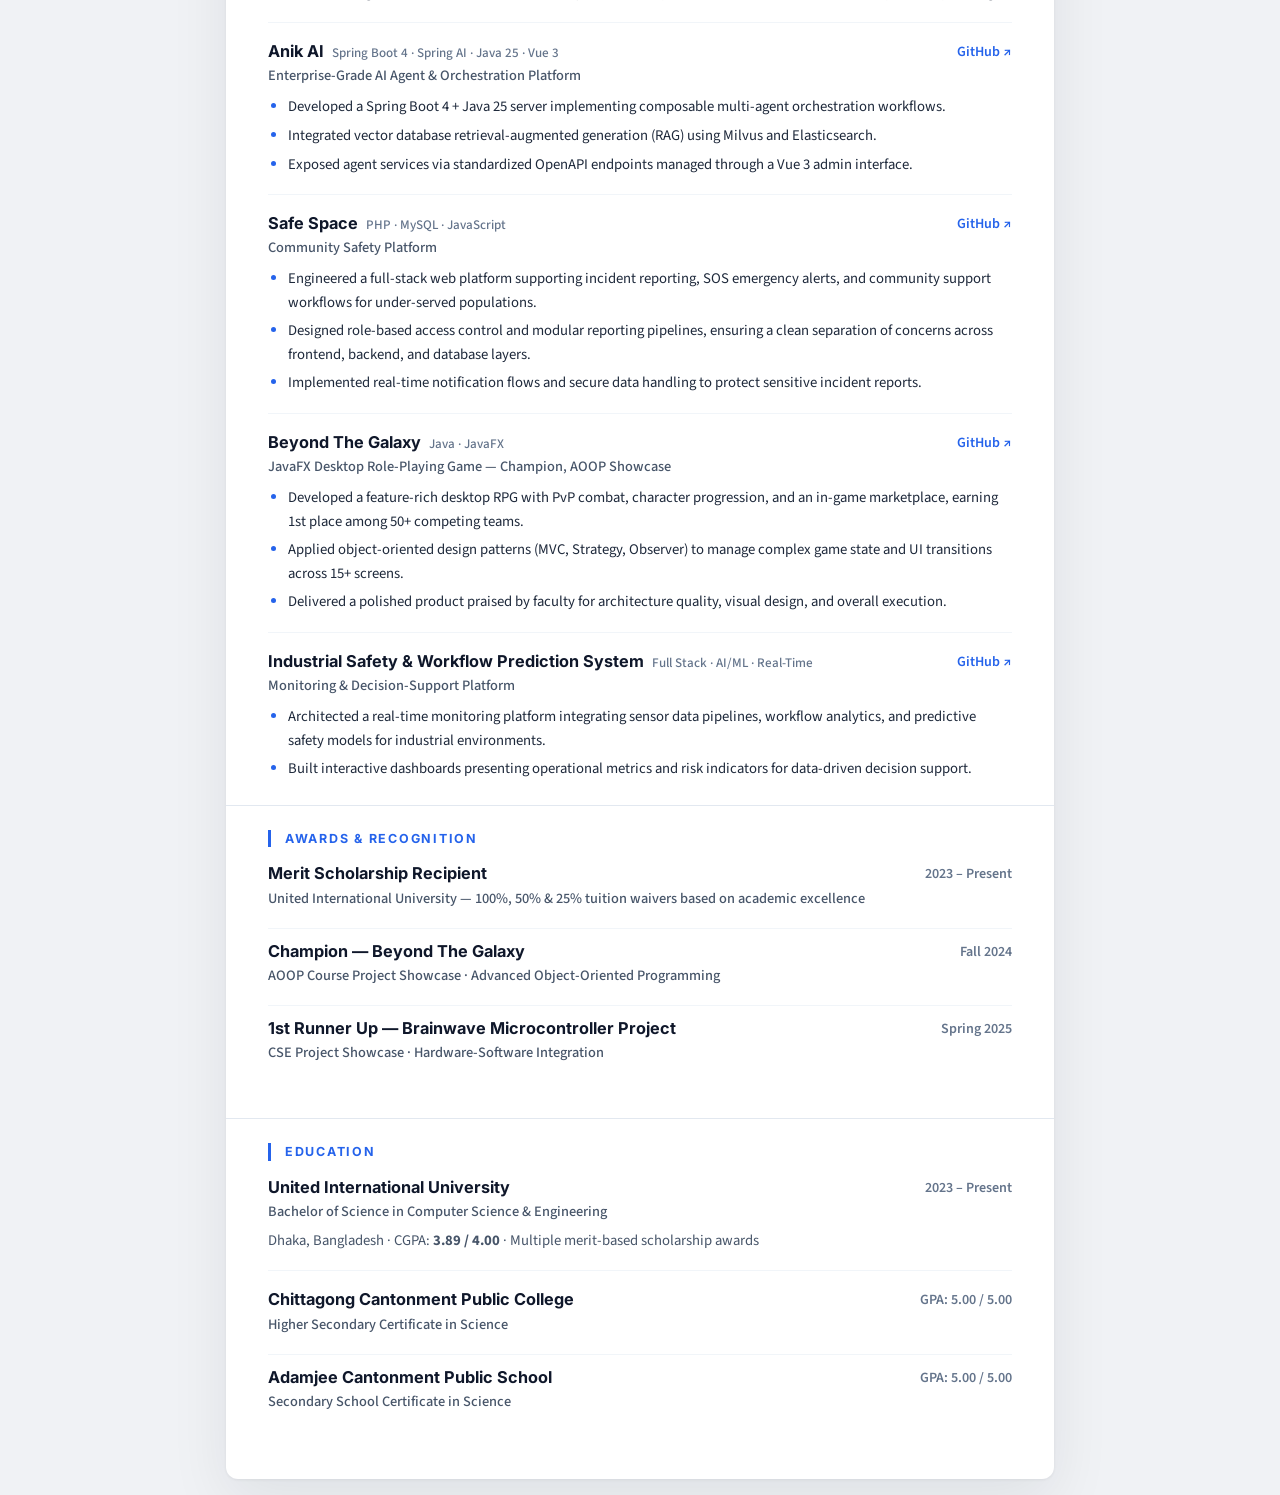
==== commit 254f8ace: "chore: update CGPA to 3.89 in index.html and cv.html" ====
--- a/cv.html
+++ b/cv.html
@@ -93,7 +93,7 @@
       <section class="resume-section cv-reveal">
         <h2>Professional Summary</h2>
         <p class="summary-text">
-          Results-driven Computer Science student with a 3.87/4.00 GPA and hands-on experience architecting
+          Results-driven Computer Science student with a 3.89/4.00 GPA and hands-on experience architecting
           full-stack web platforms, native Android applications, desktop applications, and real-time data systems.
           Combines strong software engineering fundamentals with product-minded design thinking to deliver reliable,
           well-structured solutions. Proven ability to lead project teams, win competitive showcases, and ship
@@ -339,7 +339,7 @@
             </div>
             <p class="entry-meta">2023 – Present</p>
           </div>
-          <p class="entry-detail">Dhaka, Bangladesh · CGPA: <strong>3.87 / 4.00</strong> · Multiple merit-based
+          <p class="entry-detail">Dhaka, Bangladesh · CGPA: <strong>3.89 / 4.00</strong> · Multiple merit-based
             scholarship awards</p>
         </article>
 
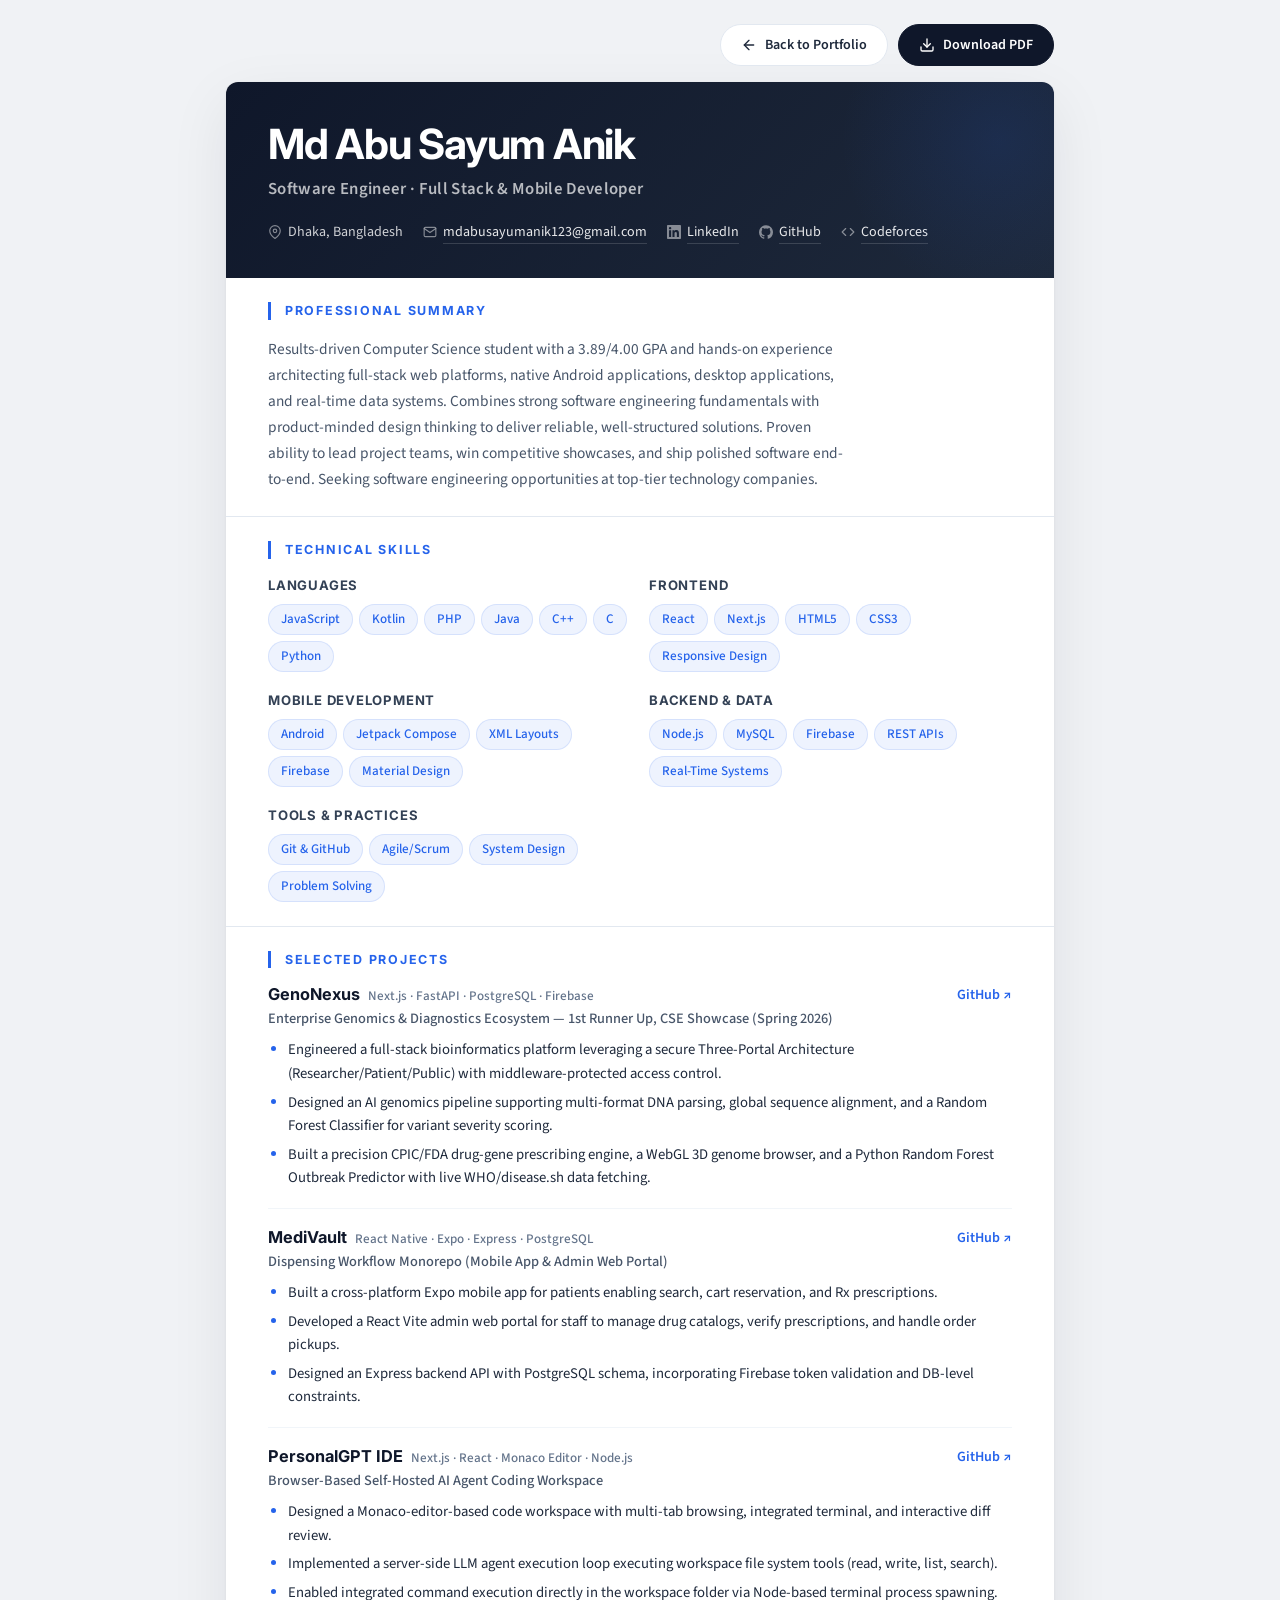
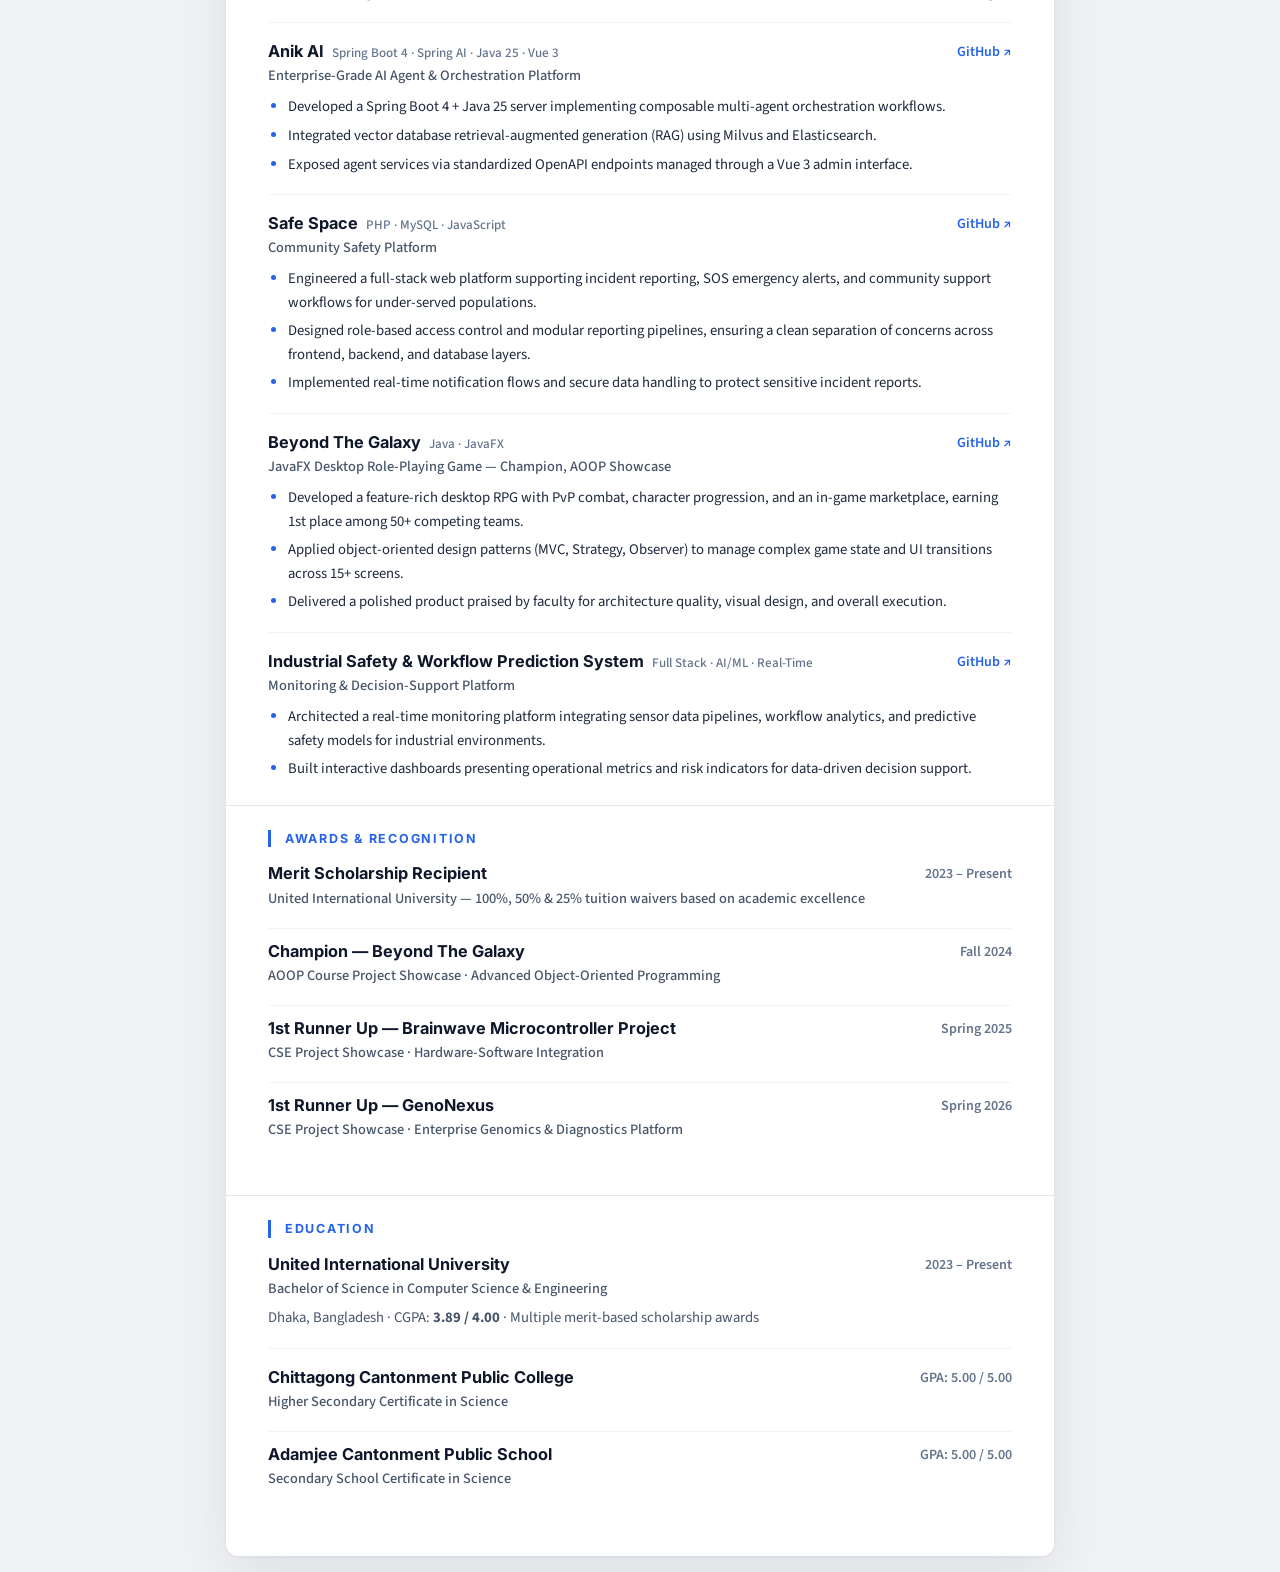
==== commit 76fb2a2f: "feat: add GenoNexus project showcase award to achievements" ====
--- a/cv.html
+++ b/cv.html
@@ -167,7 +167,7 @@
           <div class="entry-row">
             <div>
               <h3>GenoNexus <span class="tech-inline">Next.js · FastAPI · PostgreSQL · Firebase</span></h3>
-              <p class="entry-subtitle">Enterprise Genomics & Diagnostics Ecosystem</p>
+              <p class="entry-subtitle">Enterprise Genomics & Diagnostics Ecosystem — 1st Runner Up, CSE Showcase (Spring 2026)</p>
             </div>
             <p class="entry-meta">
               <a href="https://github.com/Anik-tB/GENO_NEXUS" target="_blank" rel="noreferrer">GitHub ↗</a>
@@ -325,6 +325,16 @@
             <p class="entry-meta">Spring 2025</p>
           </div>
         </article>
+
+        <article class="entry compact">
+          <div class="entry-row">
+            <div>
+              <h3>1st Runner Up — GenoNexus</h3>
+              <p class="entry-subtitle">CSE Project Showcase · Enterprise Genomics & Diagnostics Platform</p>
+            </div>
+            <p class="entry-meta">Spring 2026</p>
+          </div>
+        </article>
       </section>
 
       <!-- ═══════════════ EDUCATION ═══════════════ -->
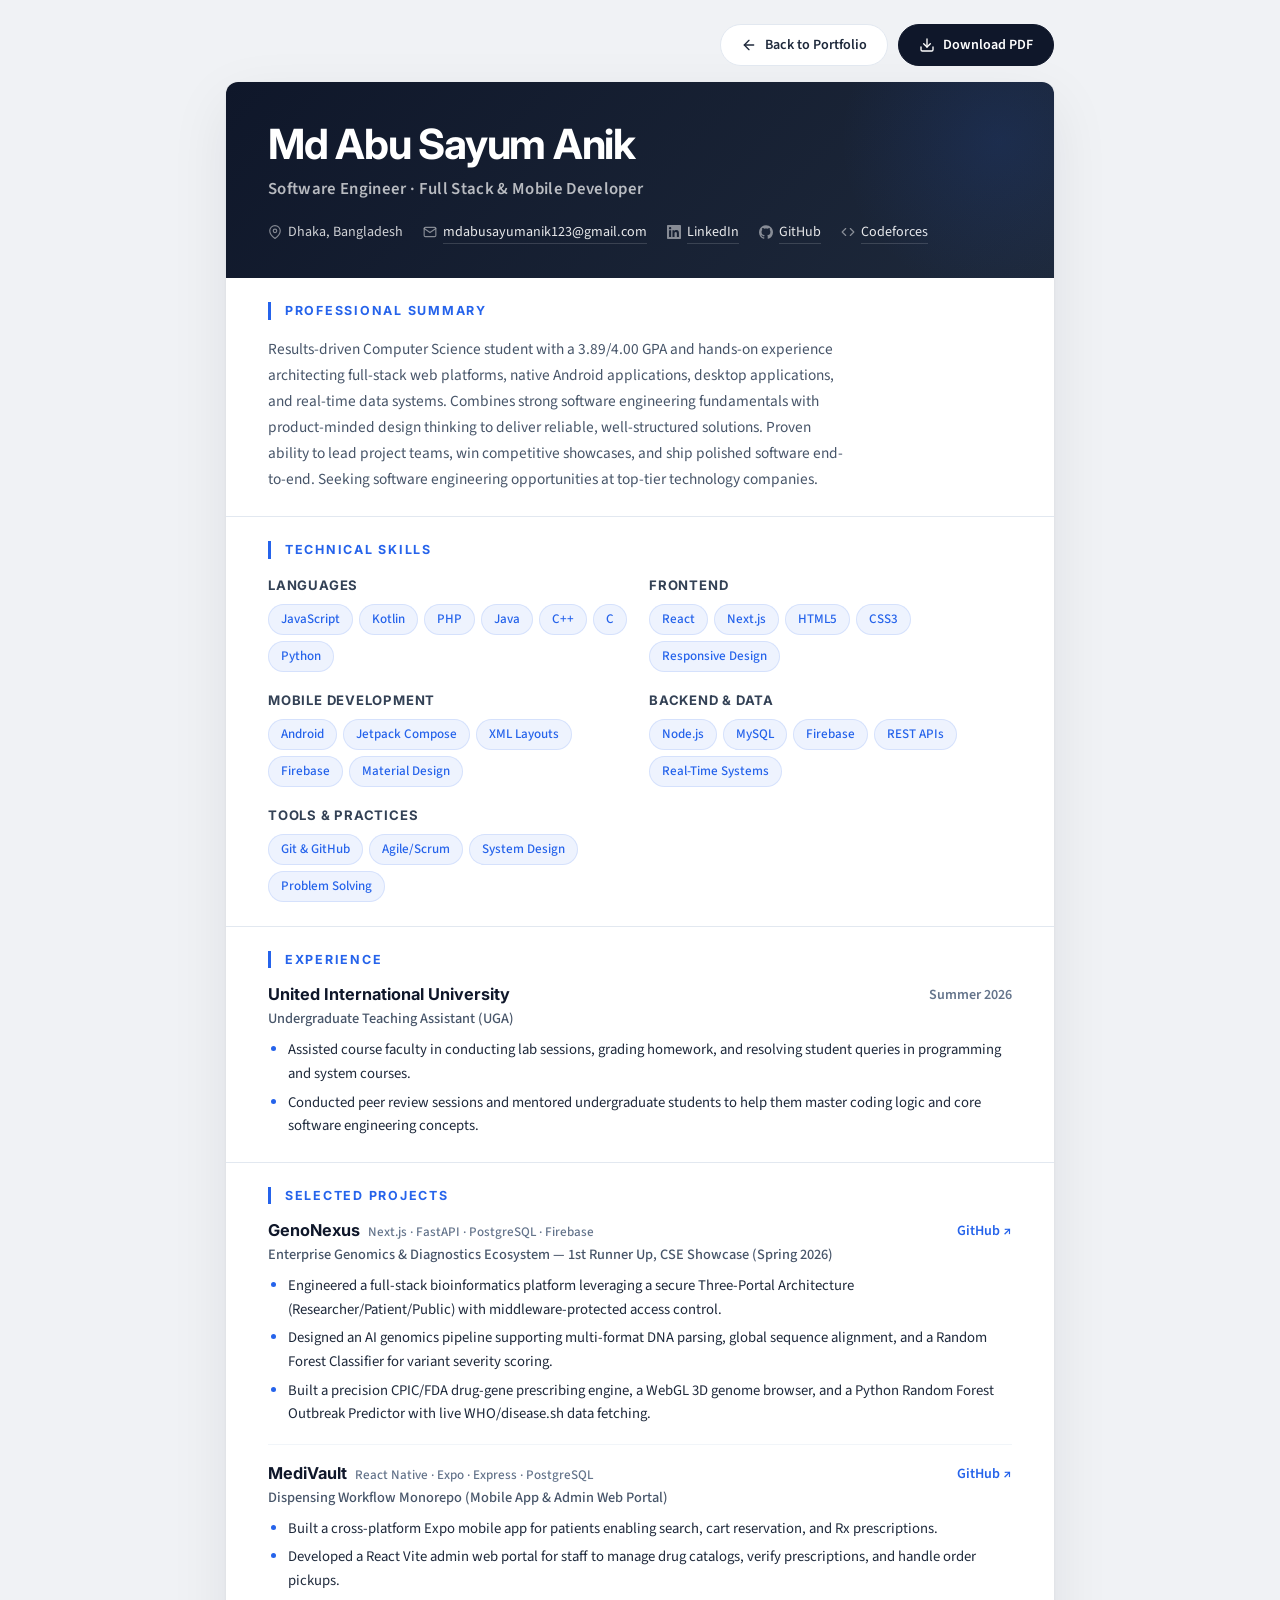
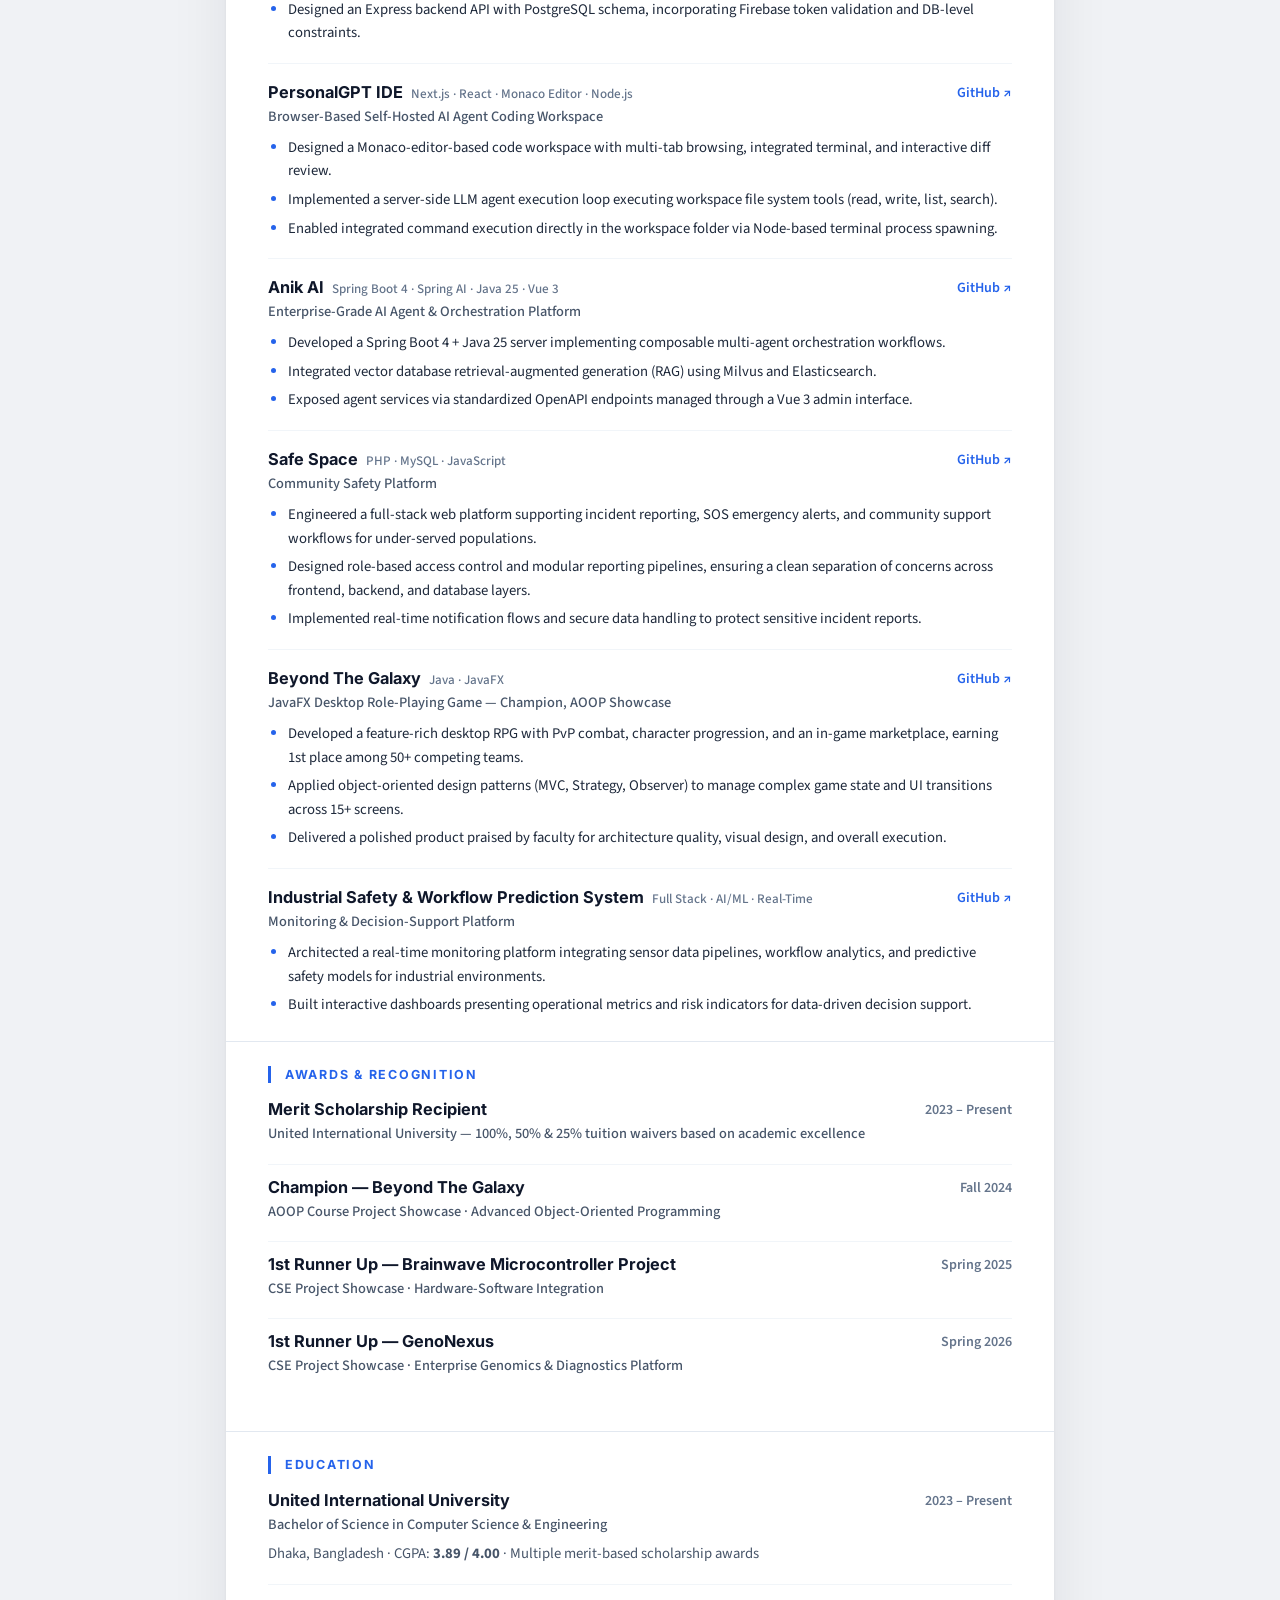
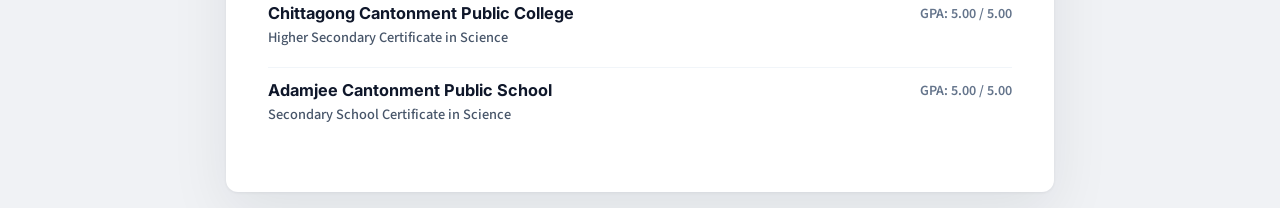
==== commit 7287a2d8: "feat: add United International University UGA experience to cv.html" ====
--- a/cv.html
+++ b/cv.html
@@ -9,7 +9,7 @@
   <link rel="preconnect" href="https://fonts.googleapis.com">
   <link rel="preconnect" href="https://fonts.gstatic.com" crossorigin>
   <link
-    href="https://fonts.googleapis.com/css2?family=Inter:wght@400;500;600;700&family=Source+Sans+3:wght@400;600;700&display=swap"
+    href="https://fonts.googleapis.com/css2?family=Plus+Jakarta+Sans:wght@400;500;600;700;800&family=Inter:wght@400;500;600;700&family=JetBrains+Mono:wght@400;500;600;700&family=Source+Sans+3:wght@400;600;700&display=swap"
     rel="stylesheet">
   <link rel="stylesheet" href="cv.css">
 </head>
@@ -159,6 +159,25 @@
         </div>
       </section>
 
+      <!-- ═══════════════ EXPERIENCE ═══════════════ -->
+      <section class="resume-section cv-reveal">
+        <h2>Experience</h2>
+
+        <article class="entry">
+          <div class="entry-row">
+            <div>
+              <h3>United International University</h3>
+              <p class="entry-subtitle">Undergraduate Teaching Assistant (UGA)</p>
+            </div>
+            <p class="entry-meta">Summer 2026</p>
+          </div>
+          <ul>
+            <li>Assisted course faculty in conducting lab sessions, grading homework, and resolving student queries in programming and system courses.</li>
+            <li>Conducted peer review sessions and mentored undergraduate students to help them master coding logic and core software engineering concepts.</li>
+          </ul>
+        </article>
+      </section>
+
       <!-- ═══════════════ SELECTED PROJECTS ═══════════════ -->
       <section class="resume-section cv-reveal">
         <h2>Selected Projects</h2>
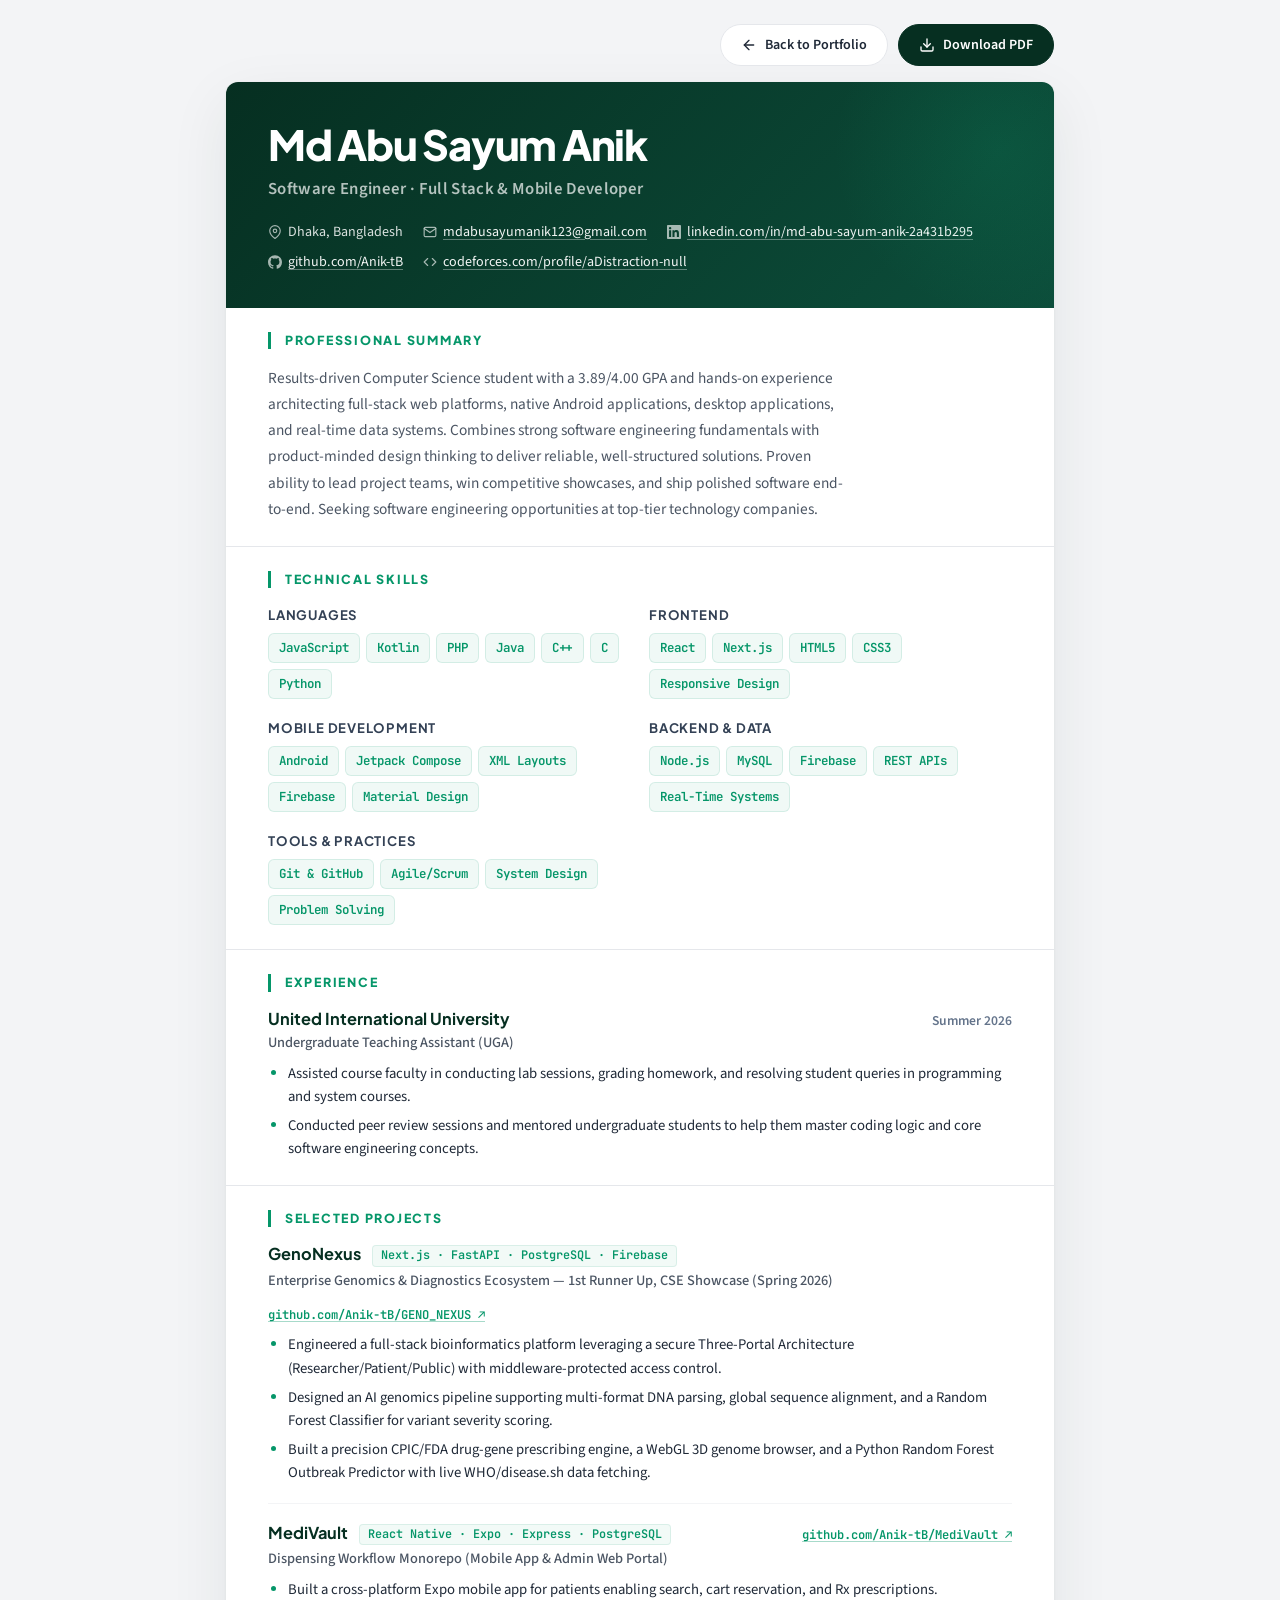
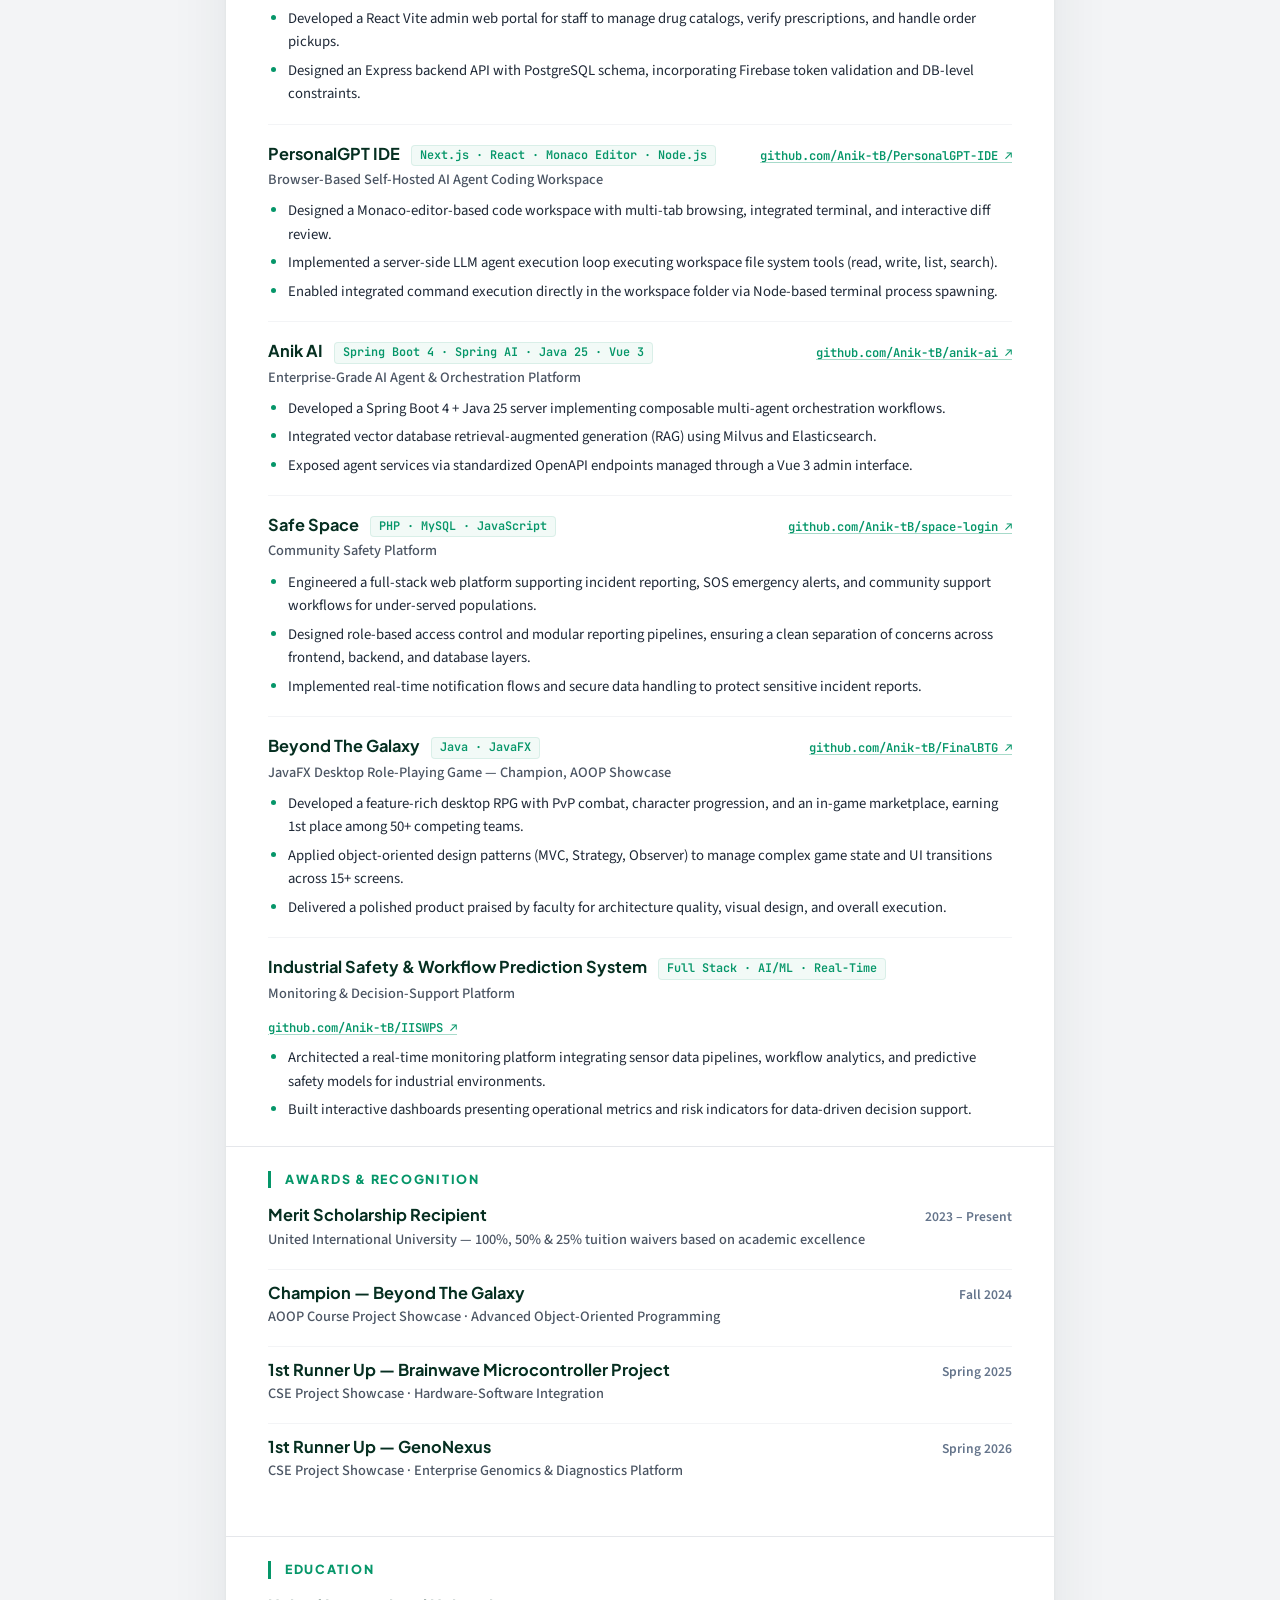
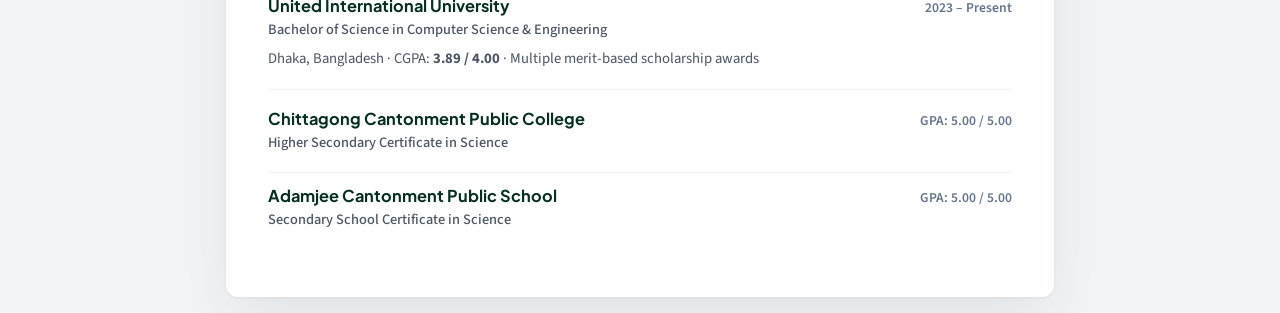
==== commit 036bc80a: "fix: display real URLs and preserve clickable links in CV download and print" ====
--- a/cv.html
+++ b/cv.html
@@ -67,14 +67,14 @@
                   d="M20.447 20.452h-3.554v-5.569c0-1.328-.027-3.037-1.852-3.037-1.853 0-2.136 1.445-2.136 2.939v5.667H9.351V9h3.414v1.561h.046c.477-.9 1.637-1.85 3.37-1.85 3.601 0 4.267 2.37 4.267 5.455v6.286zM5.337 7.433a2.062 2.062 0 01-2.063-2.065 2.064 2.064 0 112.063 2.065zm1.782 13.019H3.555V9h3.564v11.452zM22.225 0H1.771C.792 0 0 .774 0 1.729v20.542C0 23.227.792 24 1.771 24h20.451C23.2 24 24 23.227 24 22.271V1.729C24 .774 23.2 0 22.222 0h.003z" />
               </svg>
               <a href="https://www.linkedin.com/in/md-abu-sayum-anik-2a431b295" target="_blank"
-                rel="noreferrer">LinkedIn</a>
+                rel="noreferrer">linkedin.com/in/md-abu-sayum-anik-2a431b295</a>
             </li>
             <li>
               <svg width="14" height="14" viewBox="0 0 24 24" fill="currentColor">
                 <path
                   d="M12 .297c-6.63 0-12 5.373-12 12 0 5.303 3.438 9.8 8.205 11.385.6.113.82-.258.82-.577 0-.285-.01-1.04-.015-2.04-3.338.724-4.042-1.61-4.042-1.61C4.422 18.07 3.633 17.7 3.633 17.7c-1.087-.744.084-.729.084-.729 1.205.084 1.838 1.236 1.838 1.236 1.07 1.835 2.809 1.305 3.495.998.108-.776.417-1.305.76-1.605-2.665-.3-5.466-1.332-5.466-5.93 0-1.31.465-2.38 1.235-3.22-.135-.303-.54-1.523.105-3.176 0 0 1.005-.322 3.3 1.23.96-.267 1.98-.399 3-.405 1.02.006 2.04.138 3 .405 2.28-1.552 3.285-1.23 3.285-1.23.645 1.653.24 2.873.12 3.176.765.84 1.23 1.91 1.23 3.22 0 4.61-2.805 5.625-5.475 5.92.42.36.81 1.096.81 2.22 0 1.606-.015 2.896-.015 3.286 0 .315.21.69.825.57C20.565 22.092 24 17.592 24 12.297c0-6.627-5.373-12-12-12" />
               </svg>
-              <a href="https://github.com/Anik-tB/" target="_blank" rel="noreferrer">GitHub</a>
+              <a href="https://github.com/Anik-tB/" target="_blank" rel="noreferrer">github.com/Anik-tB</a>
             </li>
             <li>
               <svg width="14" height="14" viewBox="0 0 24 24" fill="none" stroke="currentColor" stroke-width="2"
@@ -83,7 +83,7 @@
                 <polyline points="8 6 2 12 8 18" />
               </svg>
               <a href="https://codeforces.com/profile/aDistraction-null" target="_blank"
-                rel="noreferrer">Codeforces</a>
+                rel="noreferrer">codeforces.com/profile/aDistraction-null</a>
             </li>
           </ul>
         </div>
@@ -185,11 +185,11 @@
         <article class="entry">
           <div class="entry-row">
             <div>
-              <h3>GenoNexus <span class="tech-inline">Next.js · FastAPI · PostgreSQL · Firebase</span></h3>
+              <h3><a href="https://github.com/Anik-tB/GENO_NEXUS" target="_blank" rel="noreferrer" class="entry-title-link">GenoNexus</a> <span class="tech-inline">Next.js · FastAPI · PostgreSQL · Firebase</span></h3>
               <p class="entry-subtitle">Enterprise Genomics & Diagnostics Ecosystem — 1st Runner Up, CSE Showcase (Spring 2026)</p>
             </div>
             <p class="entry-meta">
-              <a href="https://github.com/Anik-tB/GENO_NEXUS" target="_blank" rel="noreferrer">GitHub ↗</a>
+              <a href="https://github.com/Anik-tB/GENO_NEXUS" target="_blank" rel="noreferrer" class="project-github-link">github.com/Anik-tB/GENO_NEXUS ↗</a>
             </p>
           </div>
           <ul>
@@ -202,11 +202,11 @@
         <article class="entry">
           <div class="entry-row">
             <div>
-              <h3>MediVault <span class="tech-inline">React Native · Expo · Express · PostgreSQL</span></h3>
+              <h3><a href="https://github.com/Anik-tB/MediVault" target="_blank" rel="noreferrer" class="entry-title-link">MediVault</a> <span class="tech-inline">React Native · Expo · Express · PostgreSQL</span></h3>
               <p class="entry-subtitle">Dispensing Workflow Monorepo (Mobile App & Admin Web Portal)</p>
             </div>
             <p class="entry-meta">
-              <a href="https://github.com/Anik-tB/MediVault" target="_blank" rel="noreferrer">GitHub ↗</a>
+              <a href="https://github.com/Anik-tB/MediVault" target="_blank" rel="noreferrer" class="project-github-link">github.com/Anik-tB/MediVault ↗</a>
             </p>
           </div>
           <ul>
@@ -219,11 +219,11 @@
         <article class="entry">
           <div class="entry-row">
             <div>
-              <h3>PersonalGPT IDE <span class="tech-inline">Next.js · React · Monaco Editor · Node.js</span></h3>
+              <h3><a href="https://github.com/Anik-tB/PersonalGPT-IDE" target="_blank" rel="noreferrer" class="entry-title-link">PersonalGPT IDE</a> <span class="tech-inline">Next.js · React · Monaco Editor · Node.js</span></h3>
               <p class="entry-subtitle">Browser-Based Self-Hosted AI Agent Coding Workspace</p>
             </div>
             <p class="entry-meta">
-              <a href="https://github.com/Anik-tB/PersonalGPT-IDE" target="_blank" rel="noreferrer">GitHub ↗</a>
+              <a href="https://github.com/Anik-tB/PersonalGPT-IDE" target="_blank" rel="noreferrer" class="project-github-link">github.com/Anik-tB/PersonalGPT-IDE ↗</a>
             </p>
           </div>
           <ul>
@@ -236,11 +236,11 @@
         <article class="entry">
           <div class="entry-row">
             <div>
-              <h3>Anik AI <span class="tech-inline">Spring Boot 4 · Spring AI · Java 25 · Vue 3</span></h3>
+              <h3><a href="https://github.com/Anik-tB/anik-ai" target="_blank" rel="noreferrer" class="entry-title-link">Anik AI</a> <span class="tech-inline">Spring Boot 4 · Spring AI · Java 25 · Vue 3</span></h3>
               <p class="entry-subtitle">Enterprise-Grade AI Agent & Orchestration Platform</p>
             </div>
             <p class="entry-meta">
-              <a href="https://github.com/Anik-tB/anik-ai" target="_blank" rel="noreferrer">GitHub ↗</a>
+              <a href="https://github.com/Anik-tB/anik-ai" target="_blank" rel="noreferrer" class="project-github-link">github.com/Anik-tB/anik-ai ↗</a>
             </p>
           </div>
           <ul>
@@ -253,11 +253,11 @@
         <article class="entry">
           <div class="entry-row">
             <div>
-              <h3>Safe Space <span class="tech-inline">PHP · MySQL · JavaScript</span></h3>
+              <h3><a href="https://github.com/Anik-tB/space-login" target="_blank" rel="noreferrer" class="entry-title-link">Safe Space</a> <span class="tech-inline">PHP · MySQL · JavaScript</span></h3>
               <p class="entry-subtitle">Community Safety Platform</p>
             </div>
             <p class="entry-meta">
-              <a href="https://github.com/Anik-tB/space-login" target="_blank" rel="noreferrer">GitHub ↗</a>
+              <a href="https://github.com/Anik-tB/space-login" target="_blank" rel="noreferrer" class="project-github-link">github.com/Anik-tB/space-login ↗</a>
             </p>
           </div>
           <ul>
@@ -273,11 +273,11 @@
         <article class="entry">
           <div class="entry-row">
             <div>
-              <h3>Beyond The Galaxy <span class="tech-inline">Java · JavaFX</span></h3>
+              <h3><a href="https://github.com/Anik-tB/FinalBTG" target="_blank" rel="noreferrer" class="entry-title-link">Beyond The Galaxy</a> <span class="tech-inline">Java · JavaFX</span></h3>
               <p class="entry-subtitle">JavaFX Desktop Role-Playing Game — Champion, AOOP Showcase</p>
             </div>
             <p class="entry-meta">
-              <a href="https://github.com/Anik-tB/FinalBTG" target="_blank" rel="noreferrer">GitHub ↗</a>
+              <a href="https://github.com/Anik-tB/FinalBTG" target="_blank" rel="noreferrer" class="project-github-link">github.com/Anik-tB/FinalBTG ↗</a>
             </p>
           </div>
           <ul>
@@ -293,12 +293,12 @@
         <article class="entry">
           <div class="entry-row">
             <div>
-              <h3>Industrial Safety & Workflow Prediction System <span class="tech-inline">Full Stack · AI/ML ·
+              <h3><a href="https://github.com/Anik-tB/IISWPS" target="_blank" rel="noreferrer" class="entry-title-link">Industrial Safety & Workflow Prediction System</a> <span class="tech-inline">Full Stack · AI/ML ·
                   Real-Time</span></h3>
               <p class="entry-subtitle">Monitoring & Decision-Support Platform</p>
             </div>
             <p class="entry-meta">
-              <a href="https://github.com/Anik-tB/IISWPS" target="_blank" rel="noreferrer">GitHub ↗</a>
+              <a href="https://github.com/Anik-tB/IISWPS" target="_blank" rel="noreferrer" class="project-github-link">github.com/Anik-tB/IISWPS ↗</a>
             </p>
           </div>
           <ul>
--- a/cv.css
+++ b/cv.css
@@ -5,19 +5,19 @@
    ═══════════════════════════════════════════════ */
 
 :root {
-  --navy: #0f172a;
-  --navy-mid: #1e293b;
+  --navy: #062f21;
+  --navy-mid: #0c4e3b;
   --slate: #334155;
   --slate-light: #64748b;
-  --text: #1e293b;
-  --muted: #475569;
-  --line: #e2e8f0;
-  --line-soft: #f1f5f9;
-  --accent: #2563eb;
-  --accent-soft: rgba(37, 99, 235, 0.08);
+  --text: #1f2937;
+  --muted: #4b5563;
+  --line: #e5e7eb;
+  --line-soft: #f3f4f6;
+  --accent: #059669;
+  --accent-soft: rgba(5, 150, 105, 0.06);
   --paper: #ffffff;
-  --page-bg: #f0f2f5;
-  --shadow: 0 20px 60px rgba(15, 23, 42, 0.08), 0 1px 3px rgba(15, 23, 42, 0.06);
+  --page-bg: #f3f4f6;
+  --shadow: 0 20px 60px rgba(6, 47, 33, 0.08), 0 1px 3px rgba(6, 47, 33, 0.06);
   --radius: 6px;
 }
 
@@ -153,14 +153,14 @@
   right: 0;
   width: 280px;
   height: 100%;
-  background: radial-gradient(circle at 80% 30%, rgba(37, 99, 235, 0.12) 0%, transparent 60%);
+  background: radial-gradient(circle at 80% 30%, rgba(16, 185, 129, 0.12) 0%, transparent 60%);
   pointer-events: none;
 }
 
 .resume-header h1 {
-  font-family: "Inter", sans-serif;
+  font-family: "Plus Jakarta Sans", "Inter", sans-serif;
   font-size: clamp(2rem, 4vw, 2.6rem);
-  font-weight: 700;
+  font-weight: 800;
   line-height: 1.1;
   letter-spacing: -0.03em;
 }
@@ -177,10 +177,10 @@
   list-style: none;
   display: flex;
   flex-wrap: wrap;
-  gap: 6px 20px;
+  gap: 8px 20px;
   margin-top: 18px;
   font-size: 0.88rem;
-  color: rgba(255, 255, 255, 0.8);
+  color: rgba(255, 255, 255, 0.85);
 }
 
 .contact-row li {
@@ -191,19 +191,21 @@
 
 .contact-row svg {
   flex-shrink: 0;
-  opacity: 0.6;
+  opacity: 0.75;
 }
 
 .contact-row a {
-  color: rgba(255, 255, 255, 0.9);
-  text-decoration: none;
-  border-bottom: 1px solid rgba(255, 255, 255, 0.15);
-  transition: border-color 160ms ease, color 160ms ease;
+  color: rgba(255, 255, 255, 0.95);
+  text-decoration: underline;
+  text-decoration-color: rgba(255, 255, 255, 0.35);
+  text-underline-offset: 3px;
+  transition: all 160ms ease;
+  word-break: break-all;
 }
 
 .contact-row a:hover {
   color: #ffffff;
-  border-color: rgba(255, 255, 255, 0.5);
+  text-decoration-color: #ffffff;
 }
 
 /* ══════════════════════════════════════════════
@@ -221,9 +223,9 @@
 }
 
 .resume-section h2 {
-  font-family: "Inter", sans-serif;
+  font-family: "Plus Jakarta Sans", "Inter", sans-serif;
   font-size: 0.78rem;
-  font-weight: 700;
+  font-weight: 800;
   letter-spacing: 0.14em;
   text-transform: uppercase;
   color: var(--accent);
@@ -251,7 +253,7 @@
 }
 
 .skill-category h3 {
-  font-family: "Inter", sans-serif;
+  font-family: "Plus Jakarta Sans", "Inter", sans-serif;
   font-size: 0.82rem;
   font-weight: 700;
   color: var(--slate);
@@ -268,18 +270,20 @@
 
 .chip {
   display: inline-block;
-  padding: 4px 12px;
-  font-size: 0.82rem;
-  font-weight: 500;
+  padding: 4px 10px;
+  font-size: 0.78rem;
+  font-weight: 600;
+  font-family: "JetBrains Mono", monospace;
   background: var(--accent-soft);
   color: var(--accent);
-  border: 1px solid rgba(37, 99, 235, 0.12);
-  border-radius: 999px;
-  transition: background 160ms ease, transform 160ms ease;
+  border: 1px solid rgba(5, 150, 105, 0.12);
+  border-radius: 6px;
+  transition: all 180ms ease;
 }
 
 .chip:hover {
-  background: rgba(37, 99, 235, 0.14);
+  background: rgba(5, 150, 105, 0.14);
+  border-color: rgba(5, 150, 105, 0.25);
   transform: translateY(-1px);
 }
 
@@ -305,27 +309,43 @@
 
 .entry-row {
   display: flex;
-  align-items: flex-start;
+  align-items: baseline;
   justify-content: space-between;
-  gap: 16px;
+  gap: 12px 16px;
   margin-bottom: 6px;
+  flex-wrap: wrap;
 }
 
 .entry h3 {
-  font-family: "Inter", sans-serif;
+  font-family: "Plus Jakarta Sans", "Inter", sans-serif;
   font-size: 1.02rem;
   font-weight: 700;
   line-height: 1.3;
   color: var(--navy);
 }
 
+.entry-title-link {
+  color: var(--navy);
+  text-decoration: none;
+  transition: color 160ms ease;
+}
+
+.entry-title-link:hover {
+  color: var(--accent);
+}
+
 .tech-inline {
-  display: inline;
-  font-family: "Source Sans 3", sans-serif;
-  font-size: 0.82rem;
-  font-weight: 500;
-  color: var(--slate-light);
-  margin-left: 4px;
+  display: inline-block;
+  font-family: "JetBrains Mono", monospace;
+  font-size: 0.74rem;
+  font-weight: 600;
+  color: var(--accent);
+  background: rgba(5, 150, 105, 0.05);
+  padding: 2px 8px;
+  border-radius: 4px;
+  border: 1px solid rgba(5, 150, 105, 0.1);
+  margin-left: 8px;
+  vertical-align: middle;
 }
 
 .entry-subtitle {
@@ -337,21 +357,41 @@
 
 .entry-meta {
   flex-shrink: 0;
-  font-size: 0.88rem;
+  font-size: 0.85rem;
   font-weight: 600;
   color: var(--slate-light);
   text-align: right;
-  white-space: nowrap;
 }
 
 .entry-meta a {
   font-weight: 600;
   color: var(--accent);
-  border-bottom: 1px solid transparent;
+  text-decoration: underline;
+  text-decoration-color: rgba(5, 150, 105, 0.35);
+  text-underline-offset: 2px;
+  transition: all 160ms ease;
 }
 
 .entry-meta a:hover {
-  border-bottom-color: var(--accent);
+  color: #047857;
+  text-decoration-color: #047857;
+}
+
+.project-github-link {
+  font-family: "JetBrains Mono", monospace;
+  font-size: 0.76rem;
+  font-weight: 600;
+  color: var(--accent);
+  text-decoration: underline;
+  text-decoration-color: rgba(5, 150, 105, 0.35);
+  text-underline-offset: 2px;
+  word-break: break-all;
+  transition: all 160ms ease;
+}
+
+.project-github-link:hover {
+  color: #047857;
+  text-decoration-color: #047857;
 }
 
 .entry-detail {
@@ -466,13 +506,16 @@
 
 @page {
   size: A4;
-  margin: 10mm;
+  margin: 8mm 10mm;
 }
 
 @media print {
   body {
     background: #ffffff;
-    font-size: 13px;
+    font-size: 12px;
+    line-height: 1.45;
+    -webkit-print-color-adjust: exact !important;
+    print-color-adjust: exact !important;
   }
 
   .no-print {
@@ -491,18 +534,28 @@
   }
 
   .resume-header {
-    padding: 24px 28px 20px;
-    -webkit-print-color-adjust: exact;
-    print-color-adjust: exact;
-    color-adjust: exact;
+    padding: 20px 24px 16px;
+    -webkit-print-color-adjust: exact !important;
+    print-color-adjust: exact !important;
+    background: var(--navy) !important;
+    color: #ffffff !important;
+  }
+
+  .resume-header::after {
+    display: none !important;
   }
 
   .resume-section {
-    padding: 14px 28px;
+    padding: 8px 24px;
   }
 
   .resume-section:last-child {
-    padding-bottom: 20px;
+    padding-bottom: 12px;
+  }
+
+  .resume-section h2 {
+    margin-bottom: 8px;
+    font-size: 0.76rem;
   }
 
   .cv-reveal {
@@ -511,33 +564,105 @@
     animation: none !important;
   }
 
+  h2, h3 {
+    break-after: avoid !important;
+    page-break-after: avoid !important;
+  }
+
+  .skills-grid {
+    gap: 6px 14px;
+  }
+
+  .skill-category h3 {
+    margin-bottom: 2px;
+    font-size: 0.78rem;
+  }
+
   .chip {
     border: 1px solid var(--line);
     background: transparent;
     color: var(--text);
+    padding: 1px 6px;
+    font-size: 0.7rem;
   }
 
   .entry {
-    margin-bottom: 10px;
-    padding-bottom: 10px;
-  }
-
-  .entry.compact {
     margin-bottom: 6px;
     padding-bottom: 6px;
+    break-inside: avoid;
+    page-break-inside: avoid;
+  }
+
+  .entry-row {
+    margin-bottom: 2px;
+  }
+
+  .entry h3 {
+    font-size: 0.95rem;
+  }
+
+  .entry-subtitle {
+    font-size: 0.85rem;
+  }
+
+  .entry ul {
+    margin-top: 3px;
+    gap: 2px;
+    padding-left: 18px;
+  }
+
+  .entry li {
+    font-size: 0.86rem;
+    line-height: 1.45;
+  }
+
+  .entry.compact {
+    margin-bottom: 3px;
+    padding-bottom: 3px;
+    break-inside: avoid;
+    page-break-inside: avoid;
   }
 
   a {
-    color: inherit !important;
+    color: var(--accent) !important;
+    text-decoration: underline !important;
+    text-underline-offset: 2px;
+    -webkit-print-color-adjust: exact !important;
+    print-color-adjust: exact !important;
+  }
+
+  .contact-row {
+    color: rgba(255, 255, 255, 0.95) !important;
+  }
+
+  .contact-row svg {
+    opacity: 0.9 !important;
+  }
+
+  .contact-row a {
+    color: #ffffff !important;
+    text-decoration: underline !important;
+    text-underline-offset: 3px;
+    -webkit-print-color-adjust: exact !important;
+    print-color-adjust: exact !important;
+  }
+
+  .entry-title-link {
+    color: var(--navy) !important;
     text-decoration: none !important;
-    border-bottom: none !important;
-  }
-
-  .contact-row a {
-    color: rgba(255, 255, 255, 0.9) !important;
-  }
-
-  .entry-meta a {
+  }
+
+  .entry-meta {
     color: var(--slate-light) !important;
   }
-}
+
+  .entry-meta a,
+  .project-github-link {
+    color: var(--accent) !important;
+    text-decoration: underline !important;
+    text-underline-offset: 2px;
+    font-weight: 600 !important;
+    -webkit-print-color-adjust: exact !important;
+    print-color-adjust: exact !important;
+  }
+}
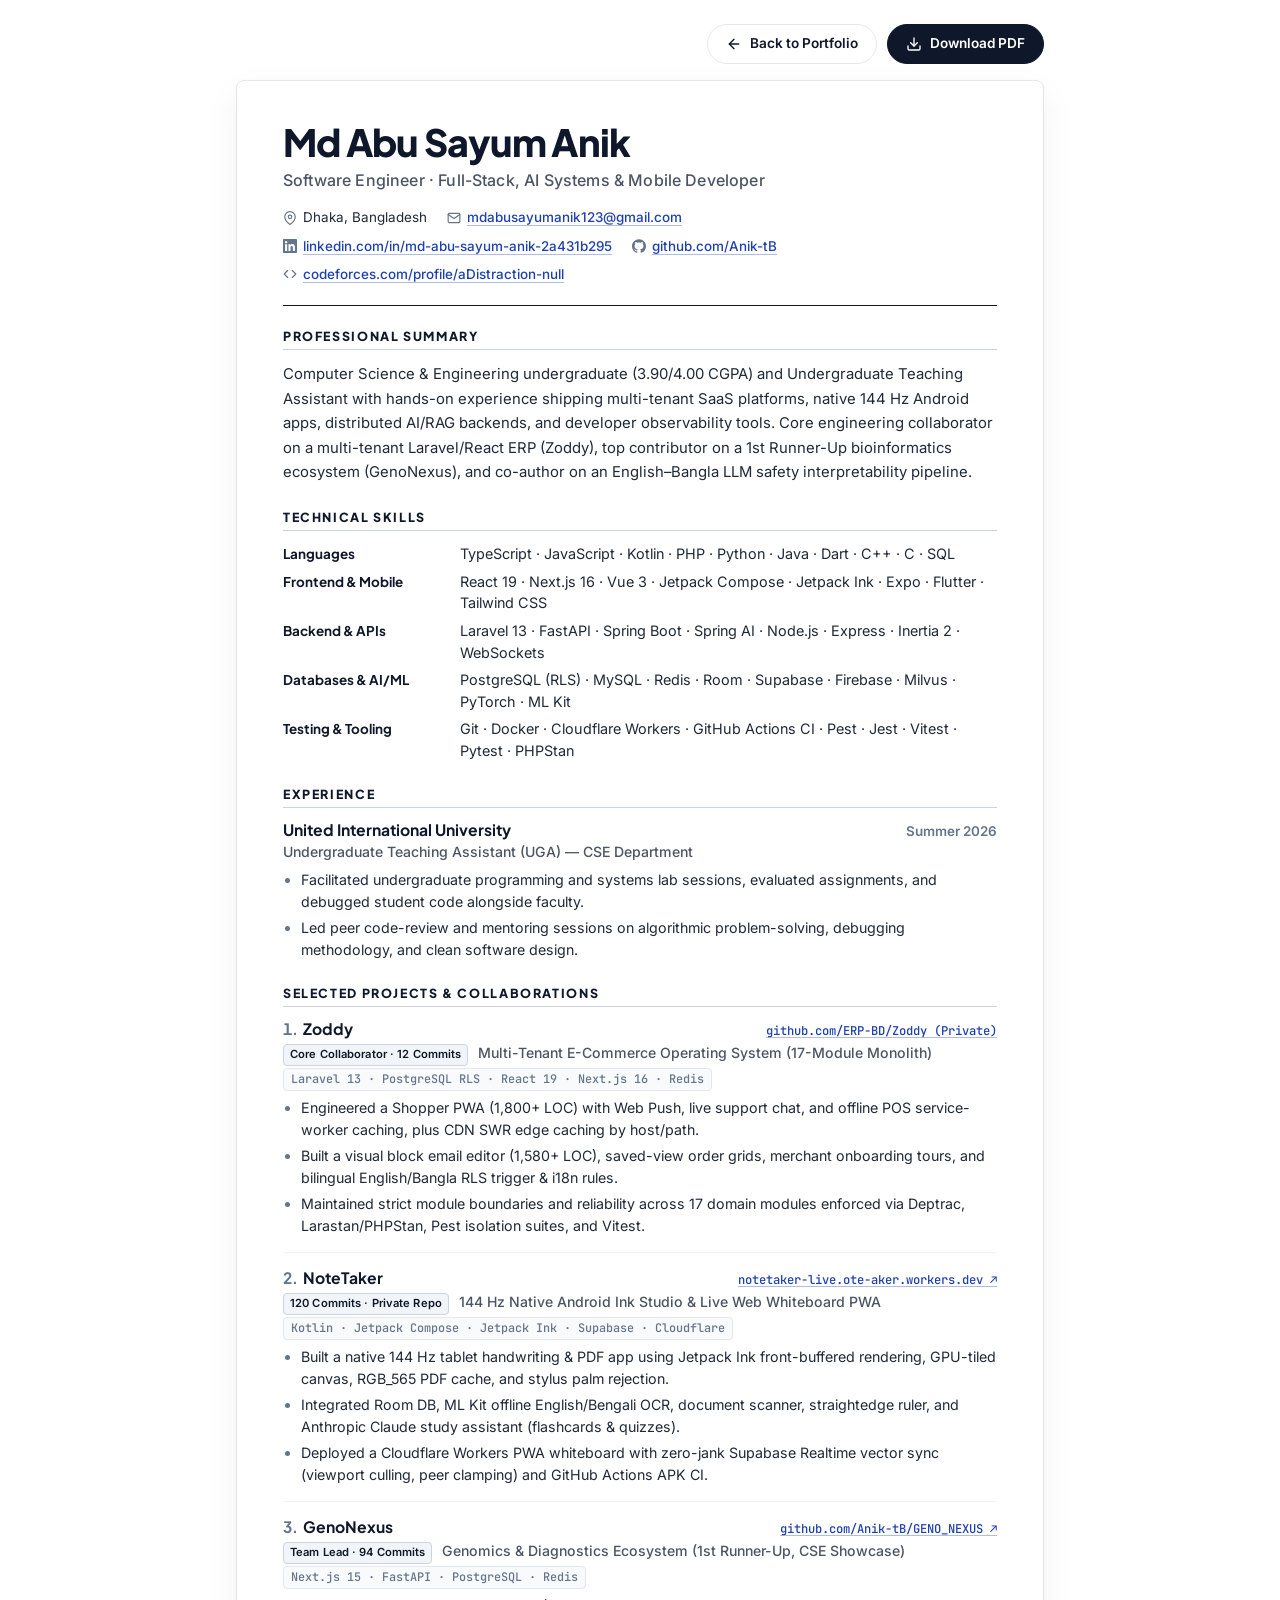
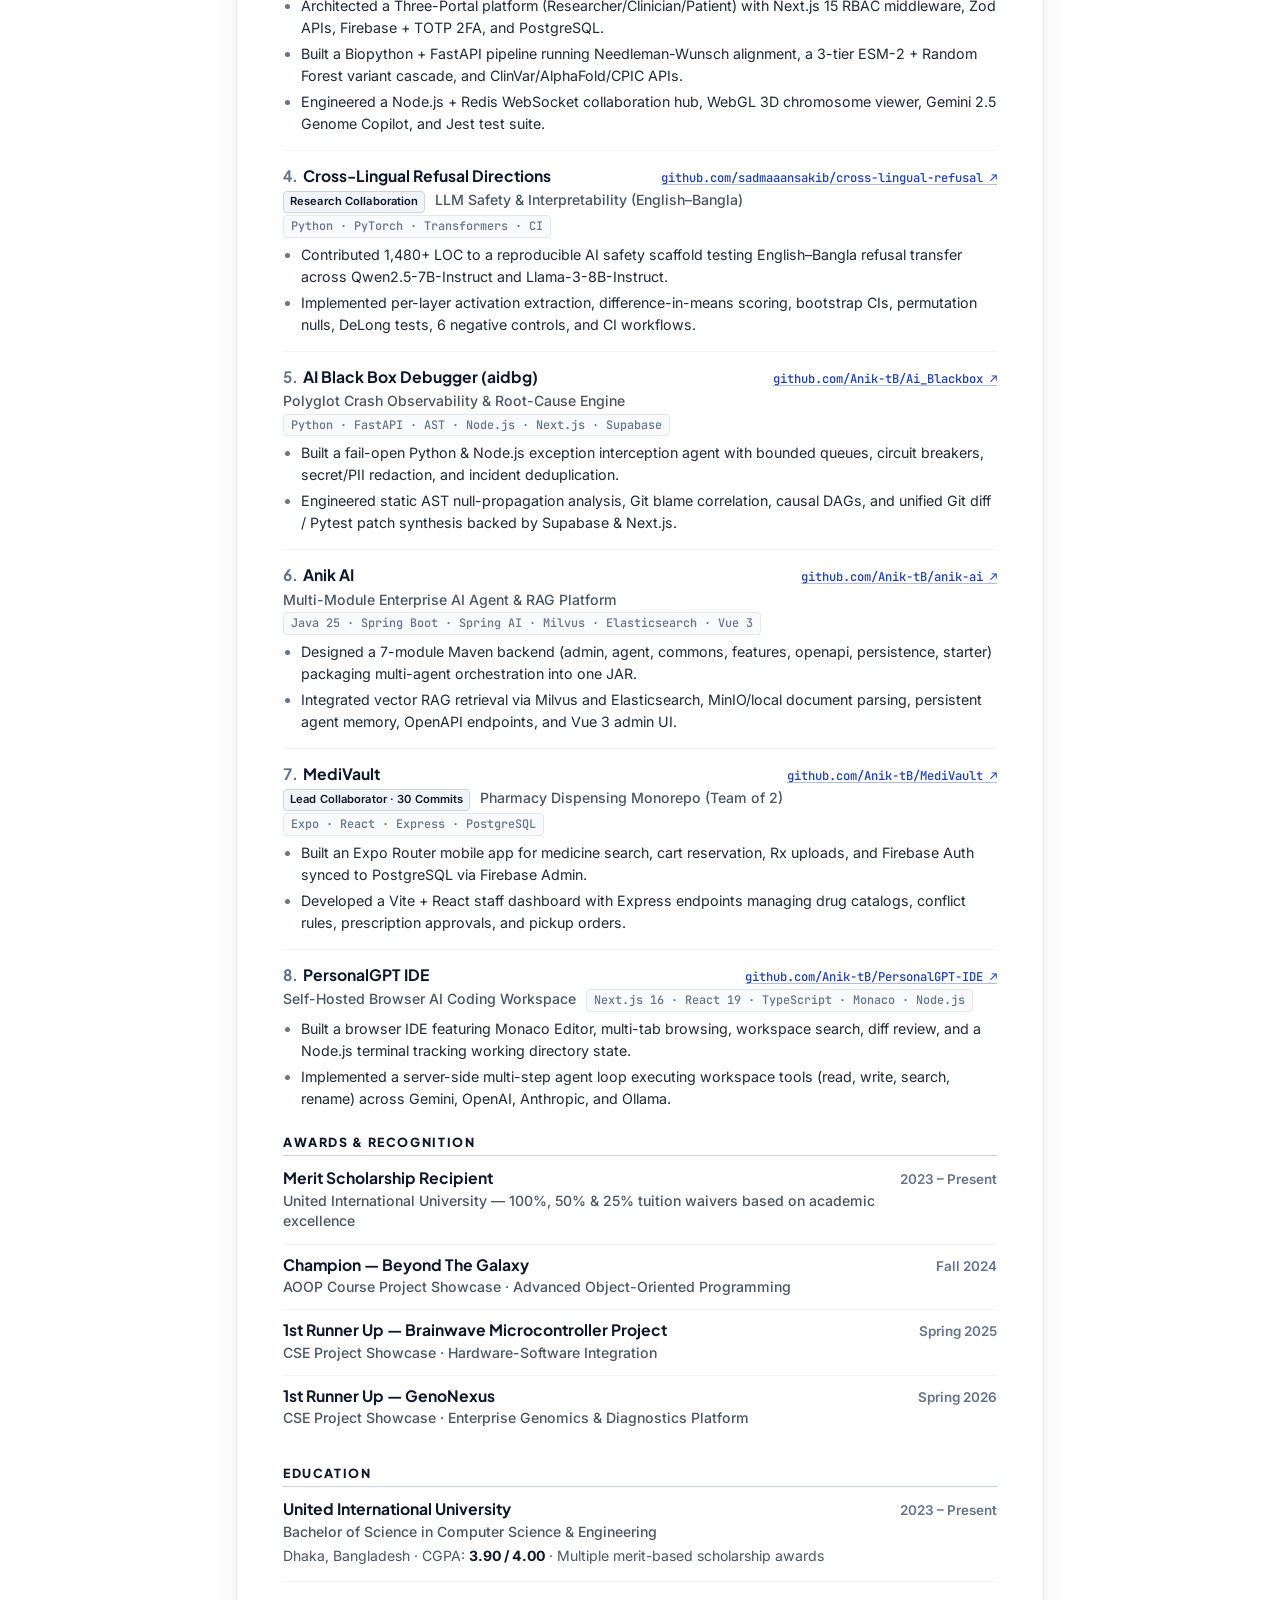
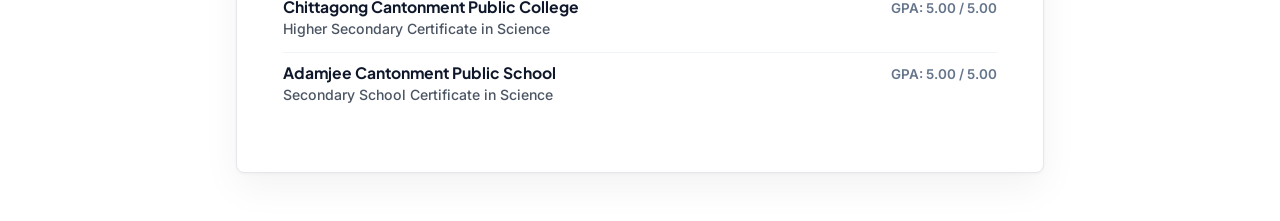
==== commit fba6093e: "feat: refine CV to pure white executive layout, update CGPA to 3.90, and rank top projects" ====
--- a/cv.html
+++ b/cv.html
@@ -43,7 +43,7 @@
       <header class="resume-header">
         <div class="header-content">
           <h1>Md Abu Sayum Anik</h1>
-          <p class="role">Software Engineer · Full Stack & Mobile Developer</p>
+          <p class="role">Software Engineer · Full-Stack, AI Systems & Mobile Developer</p>
           <ul class="contact-row">
             <li>
               <svg width="14" height="14" viewBox="0 0 24 24" fill="none" stroke="currentColor" stroke-width="2"
@@ -93,68 +93,37 @@
       <section class="resume-section cv-reveal">
         <h2>Professional Summary</h2>
         <p class="summary-text">
-          Results-driven Computer Science student with a 3.89/4.00 GPA and hands-on experience architecting
-          full-stack web platforms, native Android applications, desktop applications, and real-time data systems.
-          Combines strong software engineering fundamentals with product-minded design thinking to deliver reliable,
-          well-structured solutions. Proven ability to lead project teams, win competitive showcases, and ship
-          polished software end-to-end. Seeking software engineering opportunities at top-tier technology companies.
+          Computer Science &amp; Engineering undergraduate (3.90/4.00 CGPA) and Undergraduate Teaching Assistant with
+          hands-on experience shipping multi-tenant SaaS platforms, native 144 Hz Android apps, distributed AI/RAG
+          backends, and developer observability tools. Core engineering collaborator on a multi-tenant Laravel/React ERP
+          (Zoddy), top contributor on a 1st Runner-Up bioinformatics ecosystem (GenoNexus), and co-author on an
+          English–Bangla LLM safety interpretability pipeline.
         </p>
       </section>
 
       <!-- ═══════════════ TECHNICAL SKILLS ═══════════════ -->
       <section class="resume-section cv-reveal">
         <h2>Technical Skills</h2>
-        <div class="skills-grid">
-          <div class="skill-category">
+        <div class="skills-list">
+          <div class="skill-row">
             <h3>Languages</h3>
-            <div class="chip-row">
-              <span class="chip">JavaScript</span>
-              <span class="chip">Kotlin</span>
-              <span class="chip">PHP</span>
-              <span class="chip">Java</span>
-              <span class="chip">C++</span>
-              <span class="chip">C</span>
-              <span class="chip">Python</span>
-            </div>
-          </div>
-          <div class="skill-category">
-            <h3>Frontend</h3>
-            <div class="chip-row">
-              <span class="chip">React</span>
-              <span class="chip">Next.js</span>
-              <span class="chip">HTML5</span>
-              <span class="chip">CSS3</span>
-              <span class="chip">Responsive Design</span>
-            </div>
-          </div>
-          <div class="skill-category">
-            <h3>Mobile Development</h3>
-            <div class="chip-row">
-              <span class="chip">Android</span>
-              <span class="chip">Jetpack Compose</span>
-              <span class="chip">XML Layouts</span>
-              <span class="chip">Firebase</span>
-              <span class="chip">Material Design</span>
-            </div>
-          </div>
-          <div class="skill-category">
-            <h3>Backend & Data</h3>
-            <div class="chip-row">
-              <span class="chip">Node.js</span>
-              <span class="chip">MySQL</span>
-              <span class="chip">Firebase</span>
-              <span class="chip">REST APIs</span>
-              <span class="chip">Real-Time Systems</span>
-            </div>
-          </div>
-          <div class="skill-category">
-            <h3>Tools & Practices</h3>
-            <div class="chip-row">
-              <span class="chip">Git & GitHub</span>
-              <span class="chip">Agile/Scrum</span>
-              <span class="chip">System Design</span>
-              <span class="chip">Problem Solving</span>
-            </div>
+            <p>TypeScript · JavaScript · Kotlin · PHP · Python · Java · Dart · C++ · C · SQL</p>
+          </div>
+          <div class="skill-row">
+            <h3>Frontend &amp; Mobile</h3>
+            <p>React 19 · Next.js 16 · Vue 3 · Jetpack Compose · Jetpack Ink · Expo · Flutter · Tailwind CSS</p>
+          </div>
+          <div class="skill-row">
+            <h3>Backend &amp; APIs</h3>
+            <p>Laravel 13 · FastAPI · Spring Boot · Spring AI · Node.js · Express · Inertia 2 · WebSockets</p>
+          </div>
+          <div class="skill-row">
+            <h3>Databases &amp; AI/ML</h3>
+            <p>PostgreSQL (RLS) · MySQL · Redis · Room · Supabase · Firebase · Milvus · PyTorch · ML Kit</p>
+          </div>
+          <div class="skill-row">
+            <h3>Testing &amp; Tooling</h3>
+            <p>Git · Docker · Cloudflare Workers · GitHub Actions CI · Pest · Jest · Vitest · Pytest · PHPStan</p>
           </div>
         </div>
       </section>
@@ -167,145 +136,162 @@
           <div class="entry-row">
             <div>
               <h3>United International University</h3>
-              <p class="entry-subtitle">Undergraduate Teaching Assistant (UGA)</p>
+              <p class="entry-subtitle">Undergraduate Teaching Assistant (UGA) — CSE Department</p>
             </div>
             <p class="entry-meta">Summer 2026</p>
           </div>
           <ul>
-            <li>Assisted course faculty in conducting lab sessions, grading homework, and resolving student queries in programming and system courses.</li>
-            <li>Conducted peer review sessions and mentored undergraduate students to help them master coding logic and core software engineering concepts.</li>
+            <li>Facilitated undergraduate programming and systems lab sessions, evaluated assignments, and debugged student code alongside faculty.</li>
+            <li>Led peer code-review and mentoring sessions on algorithmic problem-solving, debugging methodology, and clean software design.</li>
           </ul>
         </article>
       </section>
 
       <!-- ═══════════════ SELECTED PROJECTS ═══════════════ -->
       <section class="resume-section cv-reveal">
-        <h2>Selected Projects</h2>
-
-        <article class="entry">
-          <div class="entry-row">
-            <div>
-              <h3><a href="https://github.com/Anik-tB/GENO_NEXUS" target="_blank" rel="noreferrer" class="entry-title-link">GenoNexus</a> <span class="tech-inline">Next.js · FastAPI · PostgreSQL · Firebase</span></h3>
-              <p class="entry-subtitle">Enterprise Genomics & Diagnostics Ecosystem — 1st Runner Up, CSE Showcase (Spring 2026)</p>
-            </div>
+        <h2>Selected Projects &amp; Collaborations</h2>
+
+        <article class="entry">
+          <div class="entry-row">
+            <h3><span class="project-num">1.</span> <a href="https://github.com/ERP-BD/Zoddy" target="_blank" rel="noreferrer" class="entry-title-link">Zoddy</a></h3>
+            <p class="entry-meta">
+              <a href="https://github.com/ERP-BD/Zoddy" target="_blank" rel="noreferrer" class="project-github-link">github.com/ERP-BD/Zoddy (Private)</a>
+            </p>
+          </div>
+          <div class="entry-subtitle-row">
+            <span class="collab-badge">Core Collaborator · 12 Commits</span>
+            <p class="entry-subtitle">Multi-Tenant E-Commerce Operating System (17-Module Monolith)</p>
+            <span class="tech-inline">Laravel 13 · PostgreSQL RLS · React 19 · Next.js 16 · Redis</span>
+          </div>
+          <ul>
+            <li>Engineered a Shopper PWA (1,800+ LOC) with Web Push, live support chat, and offline POS service-worker caching, plus CDN SWR edge caching by host/path.</li>
+            <li>Built a visual block email editor (1,580+ LOC), saved-view order grids, merchant onboarding tours, and bilingual English/Bangla RLS trigger &amp; i18n rules.</li>
+            <li>Maintained strict module boundaries and reliability across 17 domain modules enforced via Deptrac, Larastan/PHPStan, Pest isolation suites, and Vitest.</li>
+          </ul>
+        </article>
+
+        <article class="entry">
+          <div class="entry-row">
+            <h3><span class="project-num">2.</span> <a href="https://notetaker-live.ote-aker.workers.dev" target="_blank" rel="noreferrer" class="entry-title-link">NoteTaker</a></h3>
+            <p class="entry-meta">
+              <a href="https://notetaker-live.ote-aker.workers.dev" target="_blank" rel="noreferrer" class="project-github-link">notetaker-live.ote-aker.workers.dev ↗</a>
+            </p>
+          </div>
+          <div class="entry-subtitle-row">
+            <span class="collab-badge">120 Commits · Private Repo</span>
+            <p class="entry-subtitle">144 Hz Native Android Ink Studio &amp; Live Web Whiteboard PWA</p>
+            <span class="tech-inline">Kotlin · Jetpack Compose · Jetpack Ink · Supabase · Cloudflare</span>
+          </div>
+          <ul>
+            <li>Built a native 144 Hz tablet handwriting &amp; PDF app using Jetpack Ink front-buffered rendering, GPU-tiled canvas, RGB_565 PDF cache, and stylus palm rejection.</li>
+            <li>Integrated Room DB, ML Kit offline English/Bengali OCR, document scanner, straightedge ruler, and Anthropic Claude study assistant (flashcards &amp; quizzes).</li>
+            <li>Deployed a Cloudflare Workers PWA whiteboard with zero-jank Supabase Realtime vector sync (viewport culling, peer clamping) and GitHub Actions APK CI.</li>
+          </ul>
+        </article>
+
+        <article class="entry">
+          <div class="entry-row">
+            <h3><span class="project-num">3.</span> <a href="https://github.com/Anik-tB/GENO_NEXUS" target="_blank" rel="noreferrer" class="entry-title-link">GenoNexus</a></h3>
             <p class="entry-meta">
               <a href="https://github.com/Anik-tB/GENO_NEXUS" target="_blank" rel="noreferrer" class="project-github-link">github.com/Anik-tB/GENO_NEXUS ↗</a>
             </p>
           </div>
-          <ul>
-            <li>Engineered a full-stack bioinformatics platform leveraging a secure Three-Portal Architecture (Researcher/Patient/Public) with middleware-protected access control.</li>
-            <li>Designed an AI genomics pipeline supporting multi-format DNA parsing, global sequence alignment, and a Random Forest Classifier for variant severity scoring.</li>
-            <li>Built a precision CPIC/FDA drug-gene prescribing engine, a WebGL 3D genome browser, and a Python Random Forest Outbreak Predictor with live WHO/disease.sh data fetching.</li>
-          </ul>
-        </article>
-
-        <article class="entry">
-          <div class="entry-row">
-            <div>
-              <h3><a href="https://github.com/Anik-tB/MediVault" target="_blank" rel="noreferrer" class="entry-title-link">MediVault</a> <span class="tech-inline">React Native · Expo · Express · PostgreSQL</span></h3>
-              <p class="entry-subtitle">Dispensing Workflow Monorepo (Mobile App & Admin Web Portal)</p>
-            </div>
+          <div class="entry-subtitle-row">
+            <span class="collab-badge">Team Lead · 94 Commits</span>
+            <p class="entry-subtitle">Genomics &amp; Diagnostics Ecosystem (1st Runner-Up, CSE Showcase)</p>
+            <span class="tech-inline">Next.js 15 · FastAPI · PostgreSQL · Redis</span>
+          </div>
+          <ul>
+            <li>Architected a Three-Portal platform (Researcher/Clinician/Patient) with Next.js 15 RBAC middleware, Zod APIs, Firebase + TOTP 2FA, and PostgreSQL.</li>
+            <li>Built a Biopython + FastAPI pipeline running Needleman-Wunsch alignment, a 3-tier ESM-2 + Random Forest variant cascade, and ClinVar/AlphaFold/CPIC APIs.</li>
+            <li>Engineered a Node.js + Redis WebSocket collaboration hub, WebGL 3D chromosome viewer, Gemini 2.5 Genome Copilot, and Jest test suite.</li>
+          </ul>
+        </article>
+
+        <article class="entry">
+          <div class="entry-row">
+            <h3><span class="project-num">4.</span> <a href="https://github.com/sadmaaansakib/cross-lingual-refusal" target="_blank" rel="noreferrer" class="entry-title-link">Cross-Lingual Refusal Directions</a></h3>
+            <p class="entry-meta">
+              <a href="https://github.com/sadmaaansakib/cross-lingual-refusal" target="_blank" rel="noreferrer" class="project-github-link">github.com/sadmaaansakib/cross-lingual-refusal ↗</a>
+            </p>
+          </div>
+          <div class="entry-subtitle-row">
+            <span class="collab-badge">Research Collaboration</span>
+            <p class="entry-subtitle">LLM Safety &amp; Interpretability (English–Bangla)</p>
+            <span class="tech-inline">Python · PyTorch · Transformers · CI</span>
+          </div>
+          <ul>
+            <li>Contributed 1,480+ LOC to a reproducible AI safety scaffold testing English–Bangla refusal transfer across Qwen2.5-7B-Instruct and Llama-3-8B-Instruct.</li>
+            <li>Implemented per-layer activation extraction, difference-in-means scoring, bootstrap CIs, permutation nulls, DeLong tests, 6 negative controls, and CI workflows.</li>
+          </ul>
+        </article>
+
+        <article class="entry">
+          <div class="entry-row">
+            <h3><span class="project-num">5.</span> <a href="https://github.com/Anik-tB/Ai_Blackbox" target="_blank" rel="noreferrer" class="entry-title-link">AI Black Box Debugger (aidbg)</a></h3>
+            <p class="entry-meta">
+              <a href="https://github.com/Anik-tB/Ai_Blackbox" target="_blank" rel="noreferrer" class="project-github-link">github.com/Anik-tB/Ai_Blackbox ↗</a>
+            </p>
+          </div>
+          <div class="entry-subtitle-row">
+            <p class="entry-subtitle">Polyglot Crash Observability &amp; Root-Cause Engine</p>
+            <span class="tech-inline">Python · FastAPI · AST · Node.js · Next.js · Supabase</span>
+          </div>
+          <ul>
+            <li>Built a fail-open Python &amp; Node.js exception interception agent with bounded queues, circuit breakers, secret/PII redaction, and incident deduplication.</li>
+            <li>Engineered static AST null-propagation analysis, Git blame correlation, causal DAGs, and unified Git diff / Pytest patch synthesis backed by Supabase &amp; Next.js.</li>
+          </ul>
+        </article>
+
+        <article class="entry">
+          <div class="entry-row">
+            <h3><span class="project-num">6.</span> <a href="https://github.com/Anik-tB/anik-ai" target="_blank" rel="noreferrer" class="entry-title-link">Anik AI</a></h3>
+            <p class="entry-meta">
+              <a href="https://github.com/Anik-tB/anik-ai" target="_blank" rel="noreferrer" class="project-github-link">github.com/Anik-tB/anik-ai ↗</a>
+            </p>
+          </div>
+          <div class="entry-subtitle-row">
+            <p class="entry-subtitle">Multi-Module Enterprise AI Agent &amp; RAG Platform</p>
+            <span class="tech-inline">Java 25 · Spring Boot · Spring AI · Milvus · Elasticsearch · Vue 3</span>
+          </div>
+          <ul>
+            <li>Designed a 7-module Maven backend (admin, agent, commons, features, openapi, persistence, starter) packaging multi-agent orchestration into one JAR.</li>
+            <li>Integrated vector RAG retrieval via Milvus and Elasticsearch, MinIO/local document parsing, persistent agent memory, OpenAPI endpoints, and Vue 3 admin UI.</li>
+          </ul>
+        </article>
+
+        <article class="entry">
+          <div class="entry-row">
+            <h3><span class="project-num">7.</span> <a href="https://github.com/Anik-tB/MediVault" target="_blank" rel="noreferrer" class="entry-title-link">MediVault</a></h3>
             <p class="entry-meta">
               <a href="https://github.com/Anik-tB/MediVault" target="_blank" rel="noreferrer" class="project-github-link">github.com/Anik-tB/MediVault ↗</a>
             </p>
           </div>
-          <ul>
-            <li>Built a cross-platform Expo mobile app for patients enabling search, cart reservation, and Rx prescriptions.</li>
-            <li>Developed a React Vite admin web portal for staff to manage drug catalogs, verify prescriptions, and handle order pickups.</li>
-            <li>Designed an Express backend API with PostgreSQL schema, incorporating Firebase token validation and DB-level constraints.</li>
-          </ul>
-        </article>
-
-        <article class="entry">
-          <div class="entry-row">
-            <div>
-              <h3><a href="https://github.com/Anik-tB/PersonalGPT-IDE" target="_blank" rel="noreferrer" class="entry-title-link">PersonalGPT IDE</a> <span class="tech-inline">Next.js · React · Monaco Editor · Node.js</span></h3>
-              <p class="entry-subtitle">Browser-Based Self-Hosted AI Agent Coding Workspace</p>
-            </div>
+          <div class="entry-subtitle-row">
+            <span class="collab-badge">Lead Collaborator · 30 Commits</span>
+            <p class="entry-subtitle">Pharmacy Dispensing Monorepo (Team of 2)</p>
+            <span class="tech-inline">Expo · React · Express · PostgreSQL</span>
+          </div>
+          <ul>
+            <li>Built an Expo Router mobile app for medicine search, cart reservation, Rx uploads, and Firebase Auth synced to PostgreSQL via Firebase Admin.</li>
+            <li>Developed a Vite + React staff dashboard with Express endpoints managing drug catalogs, conflict rules, prescription approvals, and pickup orders.</li>
+          </ul>
+        </article>
+
+        <article class="entry">
+          <div class="entry-row">
+            <h3><span class="project-num">8.</span> <a href="https://github.com/Anik-tB/PersonalGPT-IDE" target="_blank" rel="noreferrer" class="entry-title-link">PersonalGPT IDE</a></h3>
             <p class="entry-meta">
               <a href="https://github.com/Anik-tB/PersonalGPT-IDE" target="_blank" rel="noreferrer" class="project-github-link">github.com/Anik-tB/PersonalGPT-IDE ↗</a>
             </p>
           </div>
-          <ul>
-            <li>Designed a Monaco-editor-based code workspace with multi-tab browsing, integrated terminal, and interactive diff review.</li>
-            <li>Implemented a server-side LLM agent execution loop executing workspace file system tools (read, write, list, search).</li>
-            <li>Enabled integrated command execution directly in the workspace folder via Node-based terminal process spawning.</li>
-          </ul>
-        </article>
-
-        <article class="entry">
-          <div class="entry-row">
-            <div>
-              <h3><a href="https://github.com/Anik-tB/anik-ai" target="_blank" rel="noreferrer" class="entry-title-link">Anik AI</a> <span class="tech-inline">Spring Boot 4 · Spring AI · Java 25 · Vue 3</span></h3>
-              <p class="entry-subtitle">Enterprise-Grade AI Agent & Orchestration Platform</p>
-            </div>
-            <p class="entry-meta">
-              <a href="https://github.com/Anik-tB/anik-ai" target="_blank" rel="noreferrer" class="project-github-link">github.com/Anik-tB/anik-ai ↗</a>
-            </p>
-          </div>
-          <ul>
-            <li>Developed a Spring Boot 4 + Java 25 server implementing composable multi-agent orchestration workflows.</li>
-            <li>Integrated vector database retrieval-augmented generation (RAG) using Milvus and Elasticsearch.</li>
-            <li>Exposed agent services via standardized OpenAPI endpoints managed through a Vue 3 admin interface.</li>
-          </ul>
-        </article>
-
-        <article class="entry">
-          <div class="entry-row">
-            <div>
-              <h3><a href="https://github.com/Anik-tB/space-login" target="_blank" rel="noreferrer" class="entry-title-link">Safe Space</a> <span class="tech-inline">PHP · MySQL · JavaScript</span></h3>
-              <p class="entry-subtitle">Community Safety Platform</p>
-            </div>
-            <p class="entry-meta">
-              <a href="https://github.com/Anik-tB/space-login" target="_blank" rel="noreferrer" class="project-github-link">github.com/Anik-tB/space-login ↗</a>
-            </p>
-          </div>
-          <ul>
-            <li>Engineered a full-stack web platform supporting incident reporting, SOS emergency alerts, and community
-              support workflows for under-served populations.</li>
-            <li>Designed role-based access control and modular reporting pipelines, ensuring a clean separation of
-              concerns across frontend, backend, and database layers.</li>
-            <li>Implemented real-time notification flows and secure data handling to protect sensitive incident reports.
-            </li>
-          </ul>
-        </article>
-
-        <article class="entry">
-          <div class="entry-row">
-            <div>
-              <h3><a href="https://github.com/Anik-tB/FinalBTG" target="_blank" rel="noreferrer" class="entry-title-link">Beyond The Galaxy</a> <span class="tech-inline">Java · JavaFX</span></h3>
-              <p class="entry-subtitle">JavaFX Desktop Role-Playing Game — Champion, AOOP Showcase</p>
-            </div>
-            <p class="entry-meta">
-              <a href="https://github.com/Anik-tB/FinalBTG" target="_blank" rel="noreferrer" class="project-github-link">github.com/Anik-tB/FinalBTG ↗</a>
-            </p>
-          </div>
-          <ul>
-            <li>Developed a feature-rich desktop RPG with PvP combat, character progression, and an in-game marketplace,
-              earning 1st place among 50+ competing teams.</li>
-            <li>Applied object-oriented design patterns (MVC, Strategy, Observer) to manage complex game state and UI
-              transitions across 15+ screens.</li>
-            <li>Delivered a polished product praised by faculty for architecture quality, visual design, and overall
-              execution.</li>
-          </ul>
-        </article>
-
-        <article class="entry">
-          <div class="entry-row">
-            <div>
-              <h3><a href="https://github.com/Anik-tB/IISWPS" target="_blank" rel="noreferrer" class="entry-title-link">Industrial Safety & Workflow Prediction System</a> <span class="tech-inline">Full Stack · AI/ML ·
-                  Real-Time</span></h3>
-              <p class="entry-subtitle">Monitoring & Decision-Support Platform</p>
-            </div>
-            <p class="entry-meta">
-              <a href="https://github.com/Anik-tB/IISWPS" target="_blank" rel="noreferrer" class="project-github-link">github.com/Anik-tB/IISWPS ↗</a>
-            </p>
-          </div>
-          <ul>
-            <li>Architected a real-time monitoring platform integrating sensor data pipelines, workflow analytics, and
-              predictive safety models for industrial environments.</li>
-            <li>Built interactive dashboards presenting operational metrics and risk indicators for data-driven decision
-              support.</li>
+          <div class="entry-subtitle-row">
+            <p class="entry-subtitle">Self-Hosted Browser AI Coding Workspace</p>
+            <span class="tech-inline">Next.js 16 · React 19 · TypeScript · Monaco · Node.js</span>
+          </div>
+          <ul>
+            <li>Built a browser IDE featuring Monaco Editor, multi-tab browsing, workspace search, diff review, and a Node.js terminal tracking working directory state.</li>
+            <li>Implemented a server-side multi-step agent loop executing workspace tools (read, write, search, rename) across Gemini, OpenAI, Anthropic, and Ollama.</li>
           </ul>
         </article>
       </section>
@@ -368,7 +354,7 @@
             </div>
             <p class="entry-meta">2023 – Present</p>
           </div>
-          <p class="entry-detail">Dhaka, Bangladesh · CGPA: <strong>3.89 / 4.00</strong> · Multiple merit-based
+          <p class="entry-detail">Dhaka, Bangladesh · CGPA: <strong>3.90 / 4.00</strong> · Multiple merit-based
             scholarship awards</p>
         </article>
 
--- a/cv.css
+++ b/cv.css
@@ -1,24 +1,22 @@
 /* ═══════════════════════════════════════════════
-   PROFESSIONAL RESUME — Premium Stylesheet
-   Fonts: Inter, Source Sans 3 (Google Fonts)
-   Palette: Navy · Slate · Blue Accent · White
+   PROFESSIONAL RESUME — Refined Pure White Stylesheet
+   Fonts: Plus Jakarta Sans, Inter, JetBrains Mono
+   Palette: Pure White · Deep Ink · Neutral Slate · Classic Link Blue
    ═══════════════════════════════════════════════ */
 
 :root {
-  --navy: #062f21;
-  --navy-mid: #0c4e3b;
-  --slate: #334155;
-  --slate-light: #64748b;
+  --ink: #0f172a;
   --text: #1f2937;
   --muted: #4b5563;
+  --subtle: #64748b;
   --line: #e5e7eb;
-  --line-soft: #f3f4f6;
-  --accent: #059669;
-  --accent-soft: rgba(5, 150, 105, 0.06);
+  --line-strong: #111827;
+  --line-soft: #f1f5f9;
+  --link: #1e40af;
+  --link-hover: #1e3a8a;
   --paper: #ffffff;
-  --page-bg: #f3f4f6;
-  --shadow: 0 20px 60px rgba(6, 47, 33, 0.08), 0 1px 3px rgba(6, 47, 33, 0.06);
-  --radius: 6px;
+  --page-bg: #ffffff;
+  --shadow: 0 1px 3px rgba(15, 23, 42, 0.04), 0 14px 38px rgba(15, 23, 42, 0.05);
 }
 
 /* ── Reset ── */
@@ -37,21 +35,24 @@
 }
 
 body {
-  font-family: "Source Sans 3", "Inter", system-ui, sans-serif;
-  font-size: 15px;
-  line-height: 1.6;
+  font-family: "Inter", "Source Sans 3", system-ui, -apple-system, sans-serif;
+  font-size: 14.5px;
+  line-height: 1.58;
   color: var(--text);
   background: var(--page-bg);
 }
 
 a {
-  color: var(--accent);
-  text-decoration: none;
-  transition: color 160ms ease;
+  color: var(--link);
+  text-decoration: underline;
+  text-decoration-color: rgba(30, 64, 175, 0.35);
+  text-underline-offset: 2px;
+  transition: color 160ms ease, text-decoration-color 160ms ease;
 }
 
 a:hover {
-  color: #1d4ed8;
+  color: var(--link-hover);
+  text-decoration-color: var(--link-hover);
 }
 
 button {
@@ -60,6 +61,7 @@
 
 strong {
   font-weight: 700;
+  color: var(--ink);
 }
 
 /* ══════════════════════════════════════════════
@@ -67,7 +69,7 @@
    ══════════════════════════════════════════════ */
 
 .cv-toolbar {
-  width: min(100%, 860px);
+  width: min(100%, 840px);
   margin: 0 auto;
   padding: 24px 16px 0;
   display: flex;
@@ -80,41 +82,43 @@
   display: inline-flex;
   align-items: center;
   gap: 8px;
-  min-height: 42px;
-  padding: 0 20px;
+  min-height: 40px;
+  padding: 0 18px;
   border: 1px solid var(--line);
   border-radius: 999px;
-  background: rgba(255, 255, 255, 0.96);
-  color: var(--text);
-  font-size: 0.88rem;
+  background: #ffffff;
+  color: var(--ink);
+  font-size: 0.85rem;
   font-weight: 600;
   text-decoration: none;
   cursor: pointer;
   transition: all 180ms ease;
-  backdrop-filter: blur(12px);
 }
 
 .toolbar-button {
-  background: var(--navy);
-  border-color: var(--navy);
-  color: #fff;
+  background: var(--ink);
+  border-color: var(--ink);
+  color: #ffffff;
 }
 
 .toolbar-link:hover {
-  border-color: var(--slate-light);
+  border-color: #9ca3af;
+  background: #f9fafb;
+  color: var(--ink);
   transform: translateY(-1px);
-  box-shadow: 0 4px 12px rgba(15, 23, 42, 0.08);
+  box-shadow: 0 4px 12px rgba(15, 23, 42, 0.06);
 }
 
 .toolbar-button:hover {
-  background: var(--navy-mid);
+  background: #1e293b;
+  border-color: #1e293b;
   transform: translateY(-1px);
-  box-shadow: 0 4px 16px rgba(15, 23, 42, 0.2);
+  box-shadow: 0 4px 14px rgba(15, 23, 42, 0.16);
 }
 
 .toolbar-link:focus-visible,
 .toolbar-button:focus-visible {
-  outline: 3px solid rgba(37, 99, 235, 0.3);
+  outline: 2px solid var(--link);
   outline-offset: 3px;
 }
 
@@ -123,64 +127,56 @@
    ══════════════════════════════════════════════ */
 
 .resume-page {
-  width: min(100%, 860px);
+  width: min(100%, 840px);
   margin: 0 auto;
-  padding: 16px;
+  padding: 16px 16px 48px;
 }
 
 .resume-sheet {
   background: var(--paper);
-  border-radius: 12px;
+  border: 1px solid var(--line);
+  border-radius: 8px;
   box-shadow: var(--shadow);
-  overflow: hidden;
+  padding: 40px 46px 44px;
 }
 
 /* ══════════════════════════════════════════════
-   HEADER BANNER
+   HEADER (Pure White Executive Style)
    ══════════════════════════════════════════════ */
 
 .resume-header {
-  background: linear-gradient(135deg, var(--navy) 0%, var(--navy-mid) 100%);
-  padding: 40px 42px 34px;
-  color: #ffffff;
-  position: relative;
-}
-
-.resume-header::after {
-  content: "";
-  position: absolute;
-  top: 0;
-  right: 0;
-  width: 280px;
-  height: 100%;
-  background: radial-gradient(circle at 80% 30%, rgba(16, 185, 129, 0.12) 0%, transparent 60%);
-  pointer-events: none;
+  background: #ffffff;
+  padding-bottom: 20px;
+  margin-bottom: 22px;
+  border-bottom: 1.5px solid var(--line-strong);
+  color: var(--ink);
 }
 
 .resume-header h1 {
   font-family: "Plus Jakarta Sans", "Inter", sans-serif;
-  font-size: clamp(2rem, 4vw, 2.6rem);
+  font-size: clamp(1.95rem, 3.8vw, 2.35rem);
   font-weight: 800;
-  line-height: 1.1;
+  line-height: 1.12;
   letter-spacing: -0.03em;
+  color: var(--ink);
 }
 
 .role {
-  margin-top: 8px;
-  font-size: 1.05rem;
-  font-weight: 600;
-  color: rgba(255, 255, 255, 0.7);
-  letter-spacing: 0.02em;
+  margin-top: 5px;
+  font-size: 1rem;
+  font-weight: 500;
+  color: var(--muted);
+  letter-spacing: 0.01em;
 }
 
 .contact-row {
   list-style: none;
   display: flex;
   flex-wrap: wrap;
-  gap: 8px 20px;
-  margin-top: 18px;
-  font-size: 0.88rem;
-  color: rgba(255, 255, 255, 0.85);
+  gap: 7px 20px;
+  margin-top: 14px;
+  font-size: 0.84rem;
+  color: var(--text);
 }
 
 .contact-row li {
@@ -191,21 +187,21 @@
 
 .contact-row svg {
   flex-shrink: 0;
-  opacity: 0.75;
+  color: var(--subtle);
 }
 
 .contact-row a {
-  color: rgba(255, 255, 255, 0.95);
+  color: var(--link);
   text-decoration: underline;
-  text-decoration-color: rgba(255, 255, 255, 0.35);
+  text-decoration-color: rgba(30, 64, 175, 0.35);
   text-underline-offset: 3px;
-  transition: all 160ms ease;
-  word-break: break-all;
+  font-weight: 500;
+  overflow-wrap: anywhere;
 }
 
 .contact-row a:hover {
-  color: #ffffff;
-  text-decoration-color: #ffffff;
+  color: var(--link-hover);
+  text-decoration-color: var(--link-hover);
 }
 
 /* ══════════════════════════════════════════════
@@ -213,85 +209,66 @@
    ══════════════════════════════════════════════ */
 
 .resume-section {
-  padding: 24px 42px;
-  border-bottom: 1px solid var(--line);
+  margin-bottom: 24px;
 }
 
 .resume-section:last-child {
-  border-bottom: none;
-  padding-bottom: 36px;
+  margin-bottom: 0;
 }
 
 .resume-section h2 {
   font-family: "Plus Jakarta Sans", "Inter", sans-serif;
   font-size: 0.78rem;
   font-weight: 800;
-  letter-spacing: 0.14em;
+  letter-spacing: 0.13em;
   text-transform: uppercase;
-  color: var(--accent);
-  margin-bottom: 16px;
-  padding-left: 14px;
-  border-left: 3px solid var(--accent);
-  line-height: 1.4;
+  color: var(--ink);
+  margin-bottom: 12px;
+  padding-bottom: 5px;
+  border-bottom: 1px solid #cbd5e1;
+  line-height: 1.3;
 }
 
 /* ── Professional Summary ── */
 
 .summary-text {
-  max-width: 72ch;
-  font-size: 0.96rem;
-  line-height: 1.7;
-  color: var(--muted);
-}
-
-/* ── Skills Grid ── */
-
-.skills-grid {
+  font-size: 0.93rem;
+  line-height: 1.65;
+  color: var(--text);
+}
+
+/* ── Technical Skills (Clean Key-Value Rows) ── */
+
+.skills-list {
   display: grid;
-  grid-template-columns: repeat(2, 1fr);
-  gap: 18px;
-}
-
-.skill-category h3 {
+  gap: 6px;
+}
+
+.skill-row {
+  display: grid;
+  grid-template-columns: 165px 1fr;
+  align-items: baseline;
+  gap: 12px;
+}
+
+.skill-row h3 {
   font-family: "Plus Jakarta Sans", "Inter", sans-serif;
-  font-size: 0.82rem;
+  font-size: 0.84rem;
   font-weight: 700;
-  color: var(--slate);
-  margin-bottom: 8px;
-  text-transform: uppercase;
-  letter-spacing: 0.06em;
-}
-
-.chip-row {
-  display: flex;
-  flex-wrap: wrap;
-  gap: 6px;
-}
-
-.chip {
-  display: inline-block;
-  padding: 4px 10px;
-  font-size: 0.78rem;
-  font-weight: 600;
-  font-family: "JetBrains Mono", monospace;
-  background: var(--accent-soft);
-  color: var(--accent);
-  border: 1px solid rgba(5, 150, 105, 0.12);
-  border-radius: 6px;
-  transition: all 180ms ease;
-}
-
-.chip:hover {
-  background: rgba(5, 150, 105, 0.14);
-  border-color: rgba(5, 150, 105, 0.25);
-  transform: translateY(-1px);
-}
-
-/* ── Entry (Projects, Education, Awards) ── */
+  color: var(--ink);
+}
+
+.skill-row p {
+  font-size: 0.9rem;
+  color: var(--text);
+  line-height: 1.5;
+}
+
+/* ── Entry (Experience, Projects, Education, Awards) ── */
 
 .entry {
-  margin-bottom: 18px;
-  padding-bottom: 18px;
+  margin-bottom: 15px;
+  padding-bottom: 15px;
   border-bottom: 1px solid var(--line-soft);
   break-inside: avoid;
 }
@@ -303,8 +280,8 @@
 }
 
 .entry.compact {
-  margin-bottom: 12px;
-  padding-bottom: 12px;
+  margin-bottom: 10px;
+  padding-bottom: 10px;
 }
 
 .entry-row {
@@ -312,132 +289,135 @@
   align-items: baseline;
   justify-content: space-between;
   gap: 12px 16px;
-  margin-bottom: 6px;
-  flex-wrap: wrap;
+  margin-bottom: 2px;
 }
 
 .entry h3 {
   font-family: "Plus Jakarta Sans", "Inter", sans-serif;
-  font-size: 1.02rem;
+  font-size: 0.98rem;
   font-weight: 700;
   line-height: 1.3;
-  color: var(--navy);
+  color: var(--ink);
 }
 
 .entry-title-link {
-  color: var(--navy);
+  color: var(--ink);
   text-decoration: none;
-  transition: color 160ms ease;
 }
 
 .entry-title-link:hover {
-  color: var(--accent);
+  color: var(--link);
+  text-decoration: underline;
+  text-decoration-color: rgba(30, 64, 175, 0.35);
+}
+
+.project-num {
+  font-variant-numeric: tabular-nums;
+  color: var(--subtle);
+  font-weight: 700;
+  margin-right: 2px;
+}
+
+.collab-badge {
+  display: inline-block;
+  padding: 1px 6px;
+  font-family: "Inter", sans-serif;
+  font-size: 0.7rem;
+  font-weight: 600;
+  color: var(--ink);
+  background: #f1f5f9;
+  border: 1px solid #cbd5e1;
+  border-radius: 4px;
+  letter-spacing: 0.01em;
+  white-space: nowrap;
+}
+
+.entry-subtitle-row {
+  display: flex;
+  flex-wrap: wrap;
+  align-items: baseline;
+  gap: 2px 10px;
+  margin-top: 2px;
+}
+
+.entry-subtitle {
+  margin-top: 2px;
+  font-size: 0.88rem;
+  font-weight: 500;
+  color: var(--muted);
+  line-height: 1.45;
+}
+
+.entry-subtitle-row .entry-subtitle {
+  margin-top: 0;
 }
 
 .tech-inline {
-  display: inline-block;
   font-family: "JetBrains Mono", monospace;
   font-size: 0.74rem;
-  font-weight: 600;
-  color: var(--accent);
-  background: rgba(5, 150, 105, 0.05);
-  padding: 2px 8px;
+  font-weight: 500;
+  color: var(--subtle);
+  background: #f8fafc;
+  border: 1px solid #e2e8f0;
   border-radius: 4px;
-  border: 1px solid rgba(5, 150, 105, 0.1);
-  margin-left: 8px;
-  vertical-align: middle;
-}
-
-.entry-subtitle {
-  margin-top: 2px;
-  font-size: 0.9rem;
-  font-weight: 500;
-  color: var(--muted);
+  padding: 1px 7px;
+  white-space: nowrap;
 }
 
 .entry-meta {
   flex-shrink: 0;
-  font-size: 0.85rem;
+  font-size: 0.84rem;
   font-weight: 600;
-  color: var(--slate-light);
+  color: var(--subtle);
   text-align: right;
-}
-
-.entry-meta a {
-  font-weight: 600;
-  color: var(--accent);
-  text-decoration: underline;
-  text-decoration-color: rgba(5, 150, 105, 0.35);
-  text-underline-offset: 2px;
-  transition: all 160ms ease;
-}
-
-.entry-meta a:hover {
-  color: #047857;
-  text-decoration-color: #047857;
+  white-space: nowrap;
 }
 
 .project-github-link {
   font-family: "JetBrains Mono", monospace;
   font-size: 0.76rem;
-  font-weight: 600;
-  color: var(--accent);
+  font-weight: 500;
+  color: var(--link);
   text-decoration: underline;
-  text-decoration-color: rgba(5, 150, 105, 0.35);
+  text-decoration-color: rgba(30, 64, 175, 0.35);
   text-underline-offset: 2px;
-  word-break: break-all;
-  transition: all 160ms ease;
 }
 
 .project-github-link:hover {
-  color: #047857;
-  text-decoration-color: #047857;
+  color: var(--link-hover);
+  text-decoration-color: var(--link-hover);
 }
 
 .entry-detail {
-  font-size: 0.92rem;
+  margin-top: 3px;
+  font-size: 0.88rem;
   color: var(--muted);
-  line-height: 1.6;
+  line-height: 1.5;
 }
 
 .entry ul {
-  margin-top: 8px;
-  padding-left: 20px;
+  margin-top: 6px;
+  padding-left: 18px;
   display: grid;
-  gap: 5px;
+  gap: 4px;
 }
 
 .entry li {
-  font-size: 0.92rem;
-  line-height: 1.6;
+  font-size: 0.89rem;
+  line-height: 1.55;
   color: var(--text);
 }
 
 .entry li::marker {
-  color: var(--accent);
+  color: var(--subtle);
 }
 
 /* ══════════════════════════════════════════════
-   REVEAL ANIMATIONS
+   DISPLAY STABILITY
    ══════════════════════════════════════════════ */
 
 .cv-reveal {
-  opacity: 0;
-  transform: translateY(16px);
-  animation: cvFadeIn 0.5s ease forwards;
-}
-
-.cv-reveal:nth-child(2) { animation-delay: 0.08s; }
-.cv-reveal:nth-child(3) { animation-delay: 0.16s; }
-.cv-reveal:nth-child(4) { animation-delay: 0.24s; }
-.cv-reveal:nth-child(5) { animation-delay: 0.32s; }
-.cv-reveal:nth-child(6) { animation-delay: 0.40s; }
-
-@keyframes cvFadeIn {
-  to {
-    opacity: 1;
-    transform: translateY(0);
-  }
+  opacity: 1;
 }
 
 /* ══════════════════════════════════════════════
@@ -445,25 +425,24 @@
    ══════════════════════════════════════════════ */
 
 @media (max-width: 720px) {
-  .resume-header {
-    padding: 30px 24px 26px;
-  }
-
-  .resume-section {
-    padding: 20px 24px;
-  }
-
-  .skills-grid {
+  .resume-sheet {
+    padding: 28px 24px 32px;
+  }
+
+  .skill-row {
     grid-template-columns: 1fr;
+    gap: 2px;
+    margin-bottom: 4px;
   }
 
   .entry-row {
     flex-direction: column;
-    gap: 4px;
+    gap: 2px;
   }
 
   .entry-meta {
     text-align: left;
+    white-space: normal;
   }
 }
 
@@ -479,24 +458,21 @@
   }
 
   .resume-page {
-    padding: 10px;
-  }
-
-  .resume-header {
-    padding: 24px 18px 22px;
+    padding: 10px 10px 28px;
+  }
+
+  .resume-sheet {
+    padding: 22px 18px 26px;
+    border-radius: 6px;
   }
 
   .resume-header h1 {
-    font-size: 1.8rem;
-  }
-
-  .resume-section {
-    padding: 18px;
+    font-size: 1.75rem;
   }
 
   .contact-row {
-    gap: 4px 14px;
-    font-size: 0.82rem;
+    gap: 5px 14px;
+    font-size: 0.81rem;
   }
 }
 
@@ -506,14 +482,14 @@
 
 @page {
   size: A4;
-  margin: 8mm 10mm;
+  margin: 7.5mm 10.5mm;
 }
 
 @media print {
   body {
     background: #ffffff;
-    font-size: 12px;
-    line-height: 1.45;
+    font-size: 11px;
+    line-height: 1.38;
     -webkit-print-color-adjust: exact !important;
     print-color-adjust: exact !important;
   }
@@ -529,33 +505,49 @@
   }
 
   .resume-sheet {
+    border: none;
     box-shadow: none;
     border-radius: 0;
+    padding: 0;
   }
 
   .resume-header {
-    padding: 20px 24px 16px;
-    -webkit-print-color-adjust: exact !important;
-    print-color-adjust: exact !important;
-    background: var(--navy) !important;
-    color: #ffffff !important;
-  }
-
-  .resume-header::after {
-    display: none !important;
+    background: #ffffff !important;
+    color: var(--ink) !important;
+    padding-bottom: 8px;
+    margin-bottom: 8px;
+    border-bottom: 1.5px solid var(--line-strong);
+  }
+
+  .resume-header h1 {
+    font-size: 1.7rem;
+  }
+
+  .role {
+    font-size: 0.88rem;
+    margin-top: 2px;
+  }
+
+  .contact-row {
+    margin-top: 6px;
+    gap: 3px 14px;
+    font-size: 0.77rem;
+    color: var(--text) !important;
+  }
+
+  .contact-row svg {
+    color: var(--subtle) !important;
   }
 
   .resume-section {
-    padding: 8px 24px;
-  }
-
-  .resume-section:last-child {
-    padding-bottom: 12px;
+    margin-bottom: 8px;
   }
 
   .resume-section h2 {
-    margin-bottom: 8px;
-    font-size: 0.76rem;
+    margin-bottom: 5px;
+    padding-bottom: 2px;
+    font-size: 0.71rem;
+    border-bottom-color: #cbd5e1;
   }
 
   .cv-reveal {
@@ -564,56 +556,40 @@
     animation: none !important;
   }
 
-  h2, h3 {
+  h2,
+  h3 {
     break-after: avoid !important;
     page-break-after: avoid !important;
   }
 
-  .skills-grid {
-    gap: 6px 14px;
-  }
-
-  .skill-category h3 {
-    margin-bottom: 2px;
+  .summary-text {
+    font-size: 0.82rem;
+    line-height: 1.4;
+  }
+
+  .skills-list {
+    gap: 2.5px;
+  }
+
+  .skill-row {
+    grid-template-columns: 126px 1fr;
+    gap: 8px;
+  }
+
+  .skill-row h3 {
+    font-size: 0.76rem;
+  }
+
+  .skill-row p {
     font-size: 0.78rem;
-  }
-
-  .chip {
-    border: 1px solid var(--line);
-    background: transparent;
-    color: var(--text);
-    padding: 1px 6px;
-    font-size: 0.7rem;
+    line-height: 1.35;
   }
 
   .entry {
-    margin-bottom: 6px;
-    padding-bottom: 6px;
+    margin-bottom: 5px;
+    padding-bottom: 5px;
     break-inside: avoid;
     page-break-inside: avoid;
-  }
-
-  .entry-row {
-    margin-bottom: 2px;
-  }
-
-  .entry h3 {
-    font-size: 0.95rem;
-  }
-
-  .entry-subtitle {
-    font-size: 0.85rem;
-  }
-
-  .entry ul {
-    margin-top: 3px;
-    gap: 2px;
-    padding-left: 18px;
-  }
-
-  .entry li {
-    font-size: 0.86rem;
-    line-height: 1.45;
   }
 
   .entry.compact {
@@ -623,46 +599,81 @@
     page-break-inside: avoid;
   }
 
+  .entry h3 {
+    font-size: 0.88rem;
+  }
+
+  .collab-badge {
+    font-size: 0.64rem;
+    padding: 0 4px;
+    background: #f8fafc;
+    border-color: #cbd5e1;
+  }
+
+  .entry-subtitle {
+    font-size: 0.78rem;
+    line-height: 1.32;
+  }
+
+  .entry-subtitle-row {
+    gap: 2px 6px;
+    margin-top: 1px;
+  }
+
+  .tech-inline {
+    font-size: 0.67rem;
+    padding: 0 4px;
+    background: #ffffff;
+    border-color: #e2e8f0;
+  }
+
+  .entry-meta {
+    font-size: 0.76rem;
+    color: var(--subtle) !important;
+  }
+
+  .entry-detail {
+    font-size: 0.78rem;
+    margin-top: 1px;
+  }
+
+  .entry ul {
+    margin-top: 2.5px;
+    gap: 1.5px;
+    padding-left: 14px;
+  }
+
+  .entry li {
+    font-size: 0.8rem;
+    line-height: 1.34;
+  }
+
+  /* Keep links real, clickable, and visibly styled as links on pure white */
   a {
-    color: var(--accent) !important;
+    color: var(--link) !important;
     text-decoration: underline !important;
+    text-decoration-color: rgba(30, 64, 175, 0.45) !important;
     text-underline-offset: 2px;
     -webkit-print-color-adjust: exact !important;
     print-color-adjust: exact !important;
   }
 
-  .contact-row {
-    color: rgba(255, 255, 255, 0.95) !important;
-  }
-
-  .contact-row svg {
-    opacity: 0.9 !important;
-  }
-
   .contact-row a {
-    color: #ffffff !important;
+    color: var(--link) !important;
     text-decoration: underline !important;
-    text-underline-offset: 3px;
-    -webkit-print-color-adjust: exact !important;
-    print-color-adjust: exact !important;
+    text-decoration-color: rgba(30, 64, 175, 0.45) !important;
   }
 
   .entry-title-link {
-    color: var(--navy) !important;
+    color: var(--ink) !important;
     text-decoration: none !important;
   }
 
-  .entry-meta {
-    color: var(--slate-light) !important;
-  }
-
-  .entry-meta a,
   .project-github-link {
-    color: var(--accent) !important;
+    color: var(--link) !important;
     text-decoration: underline !important;
-    text-underline-offset: 2px;
+    text-decoration-color: rgba(30, 64, 175, 0.45) !important;
+    font-size: 0.74rem;
     font-weight: 600 !important;
-    -webkit-print-color-adjust: exact !important;
-    print-color-adjust: exact !important;
-  }
-}
+  }
+}
